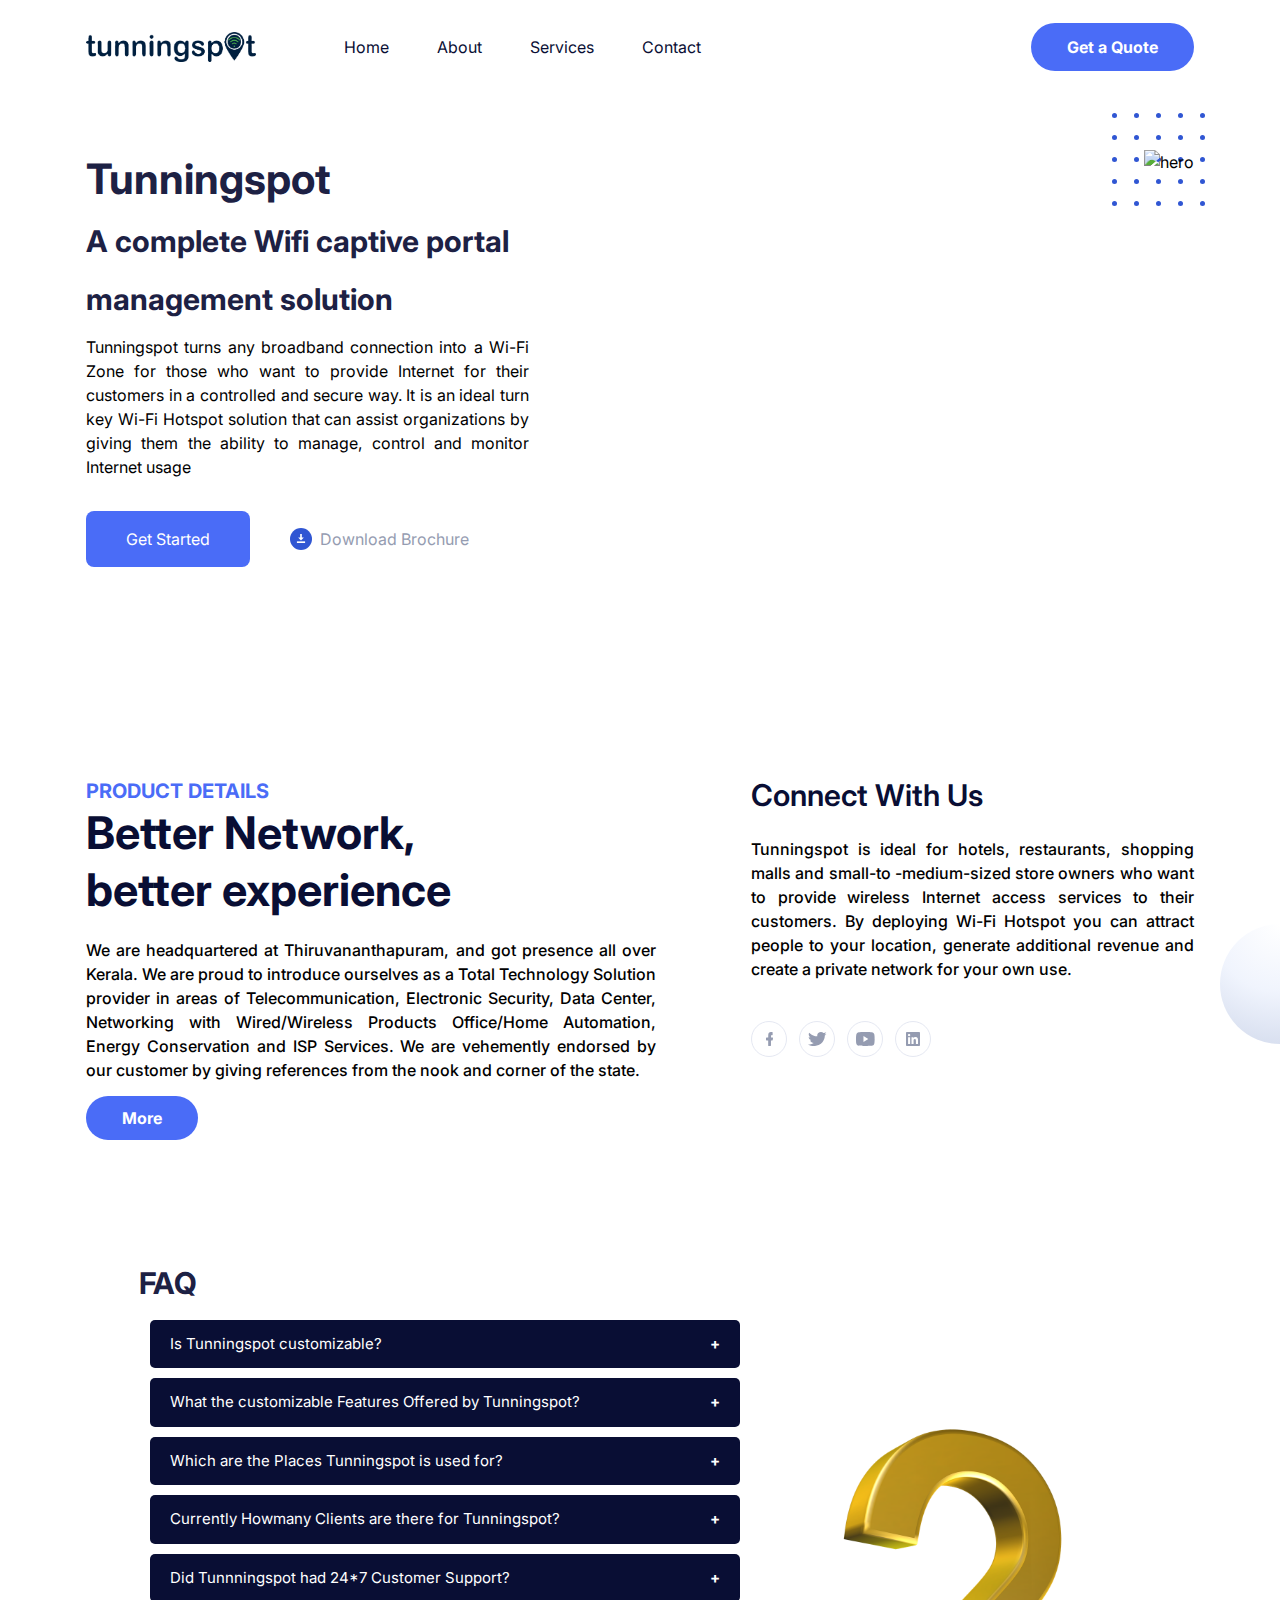
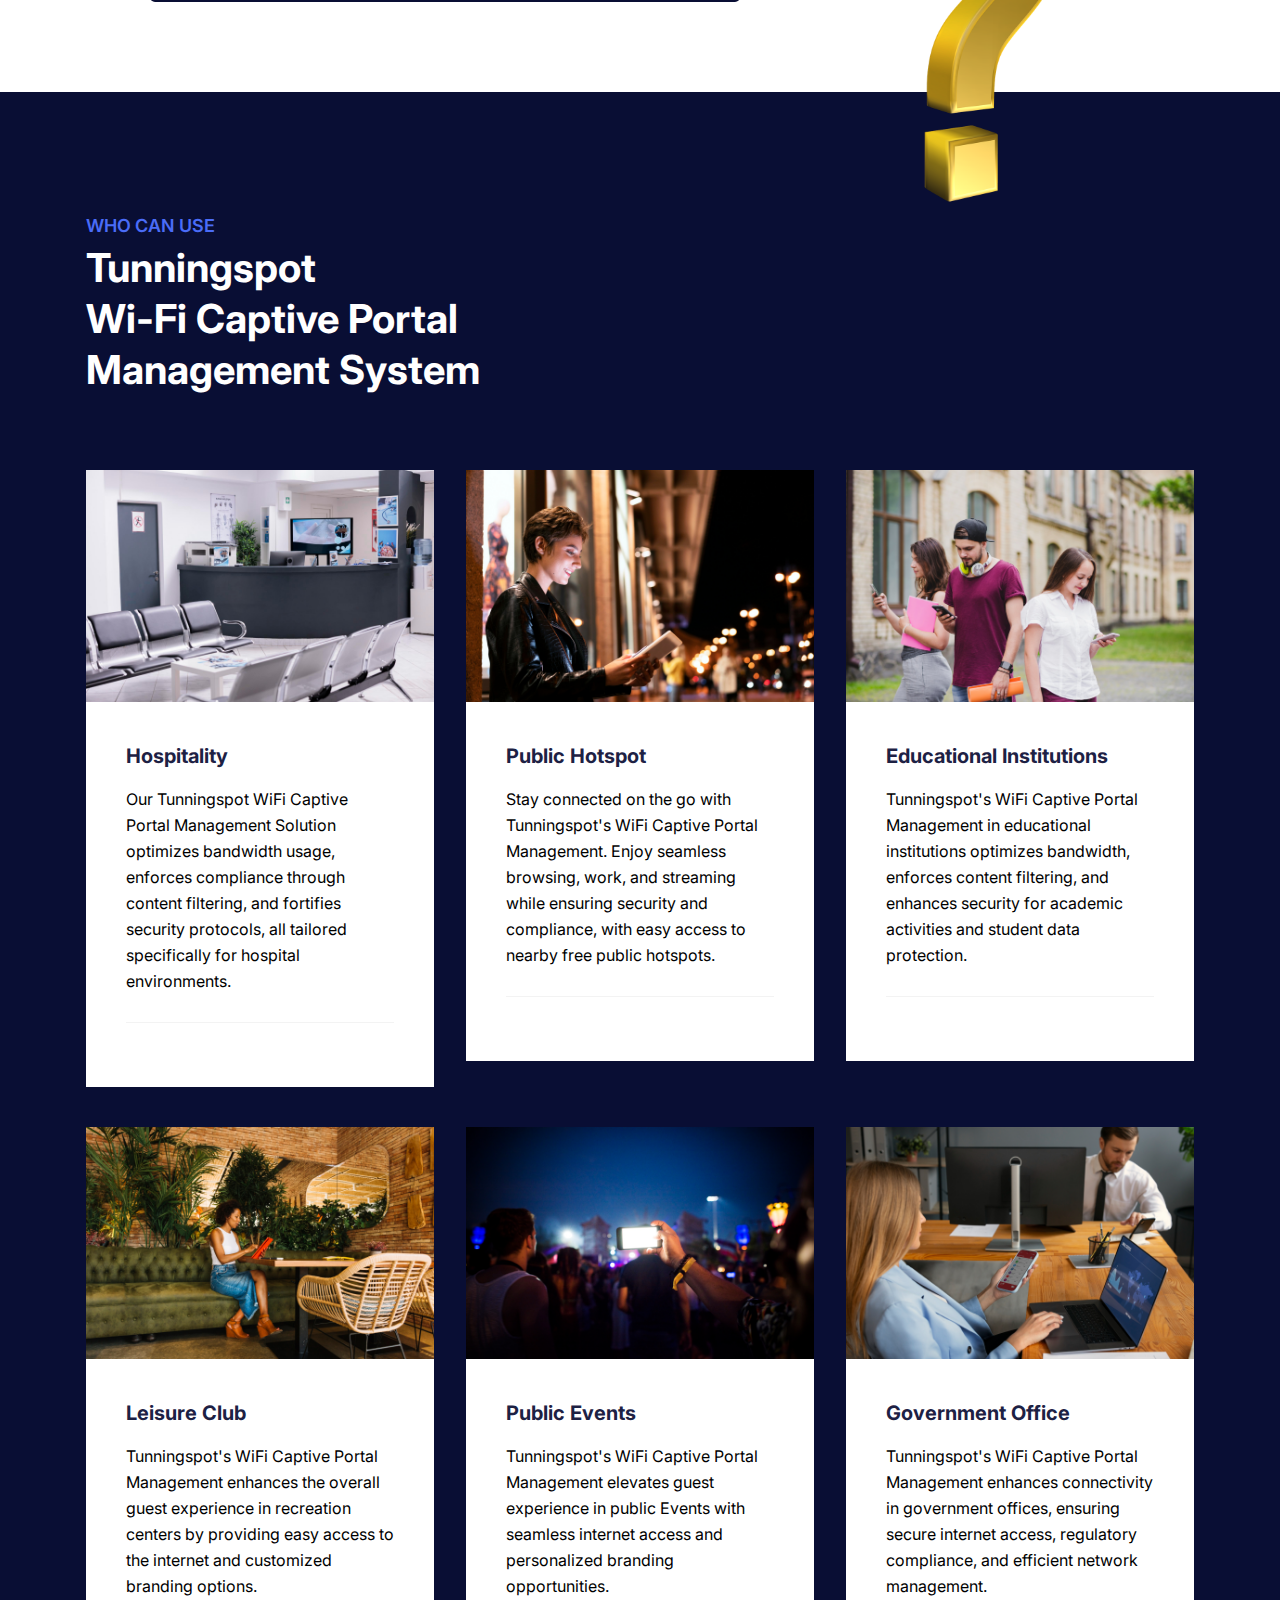
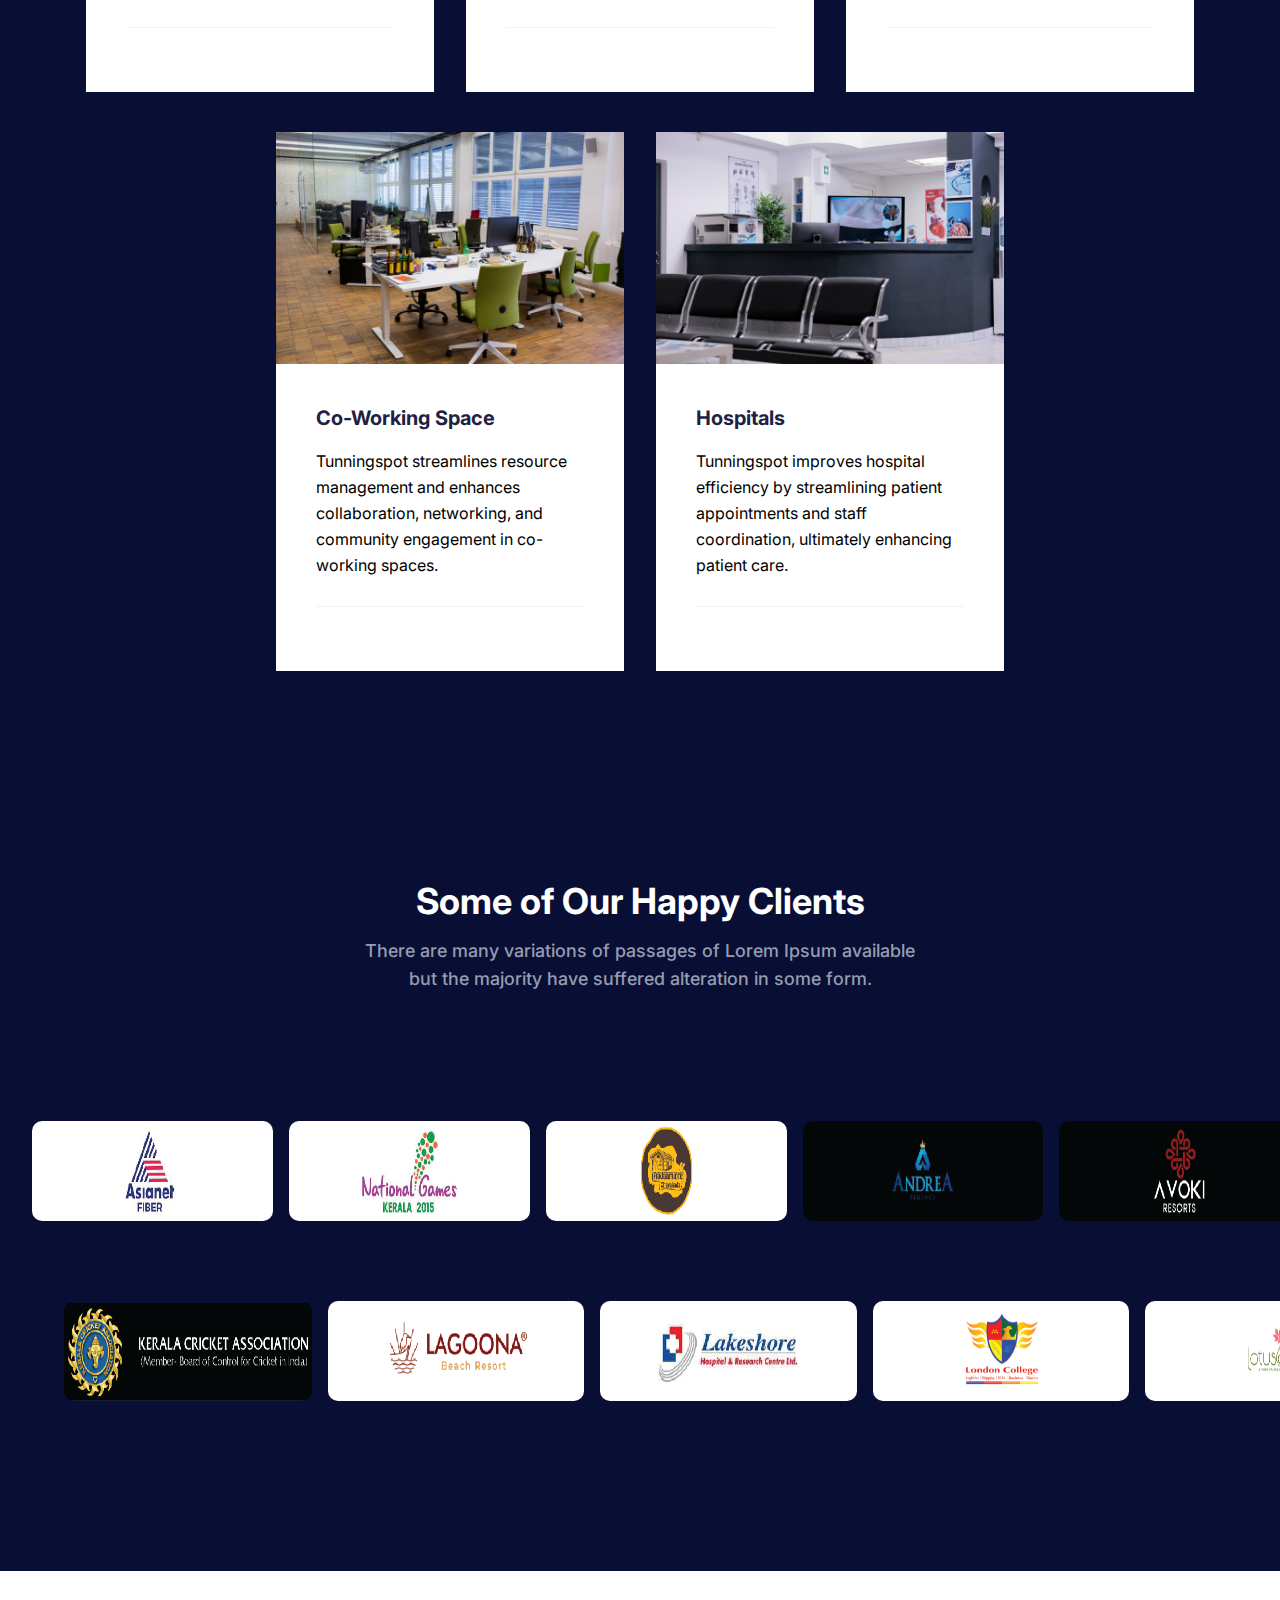
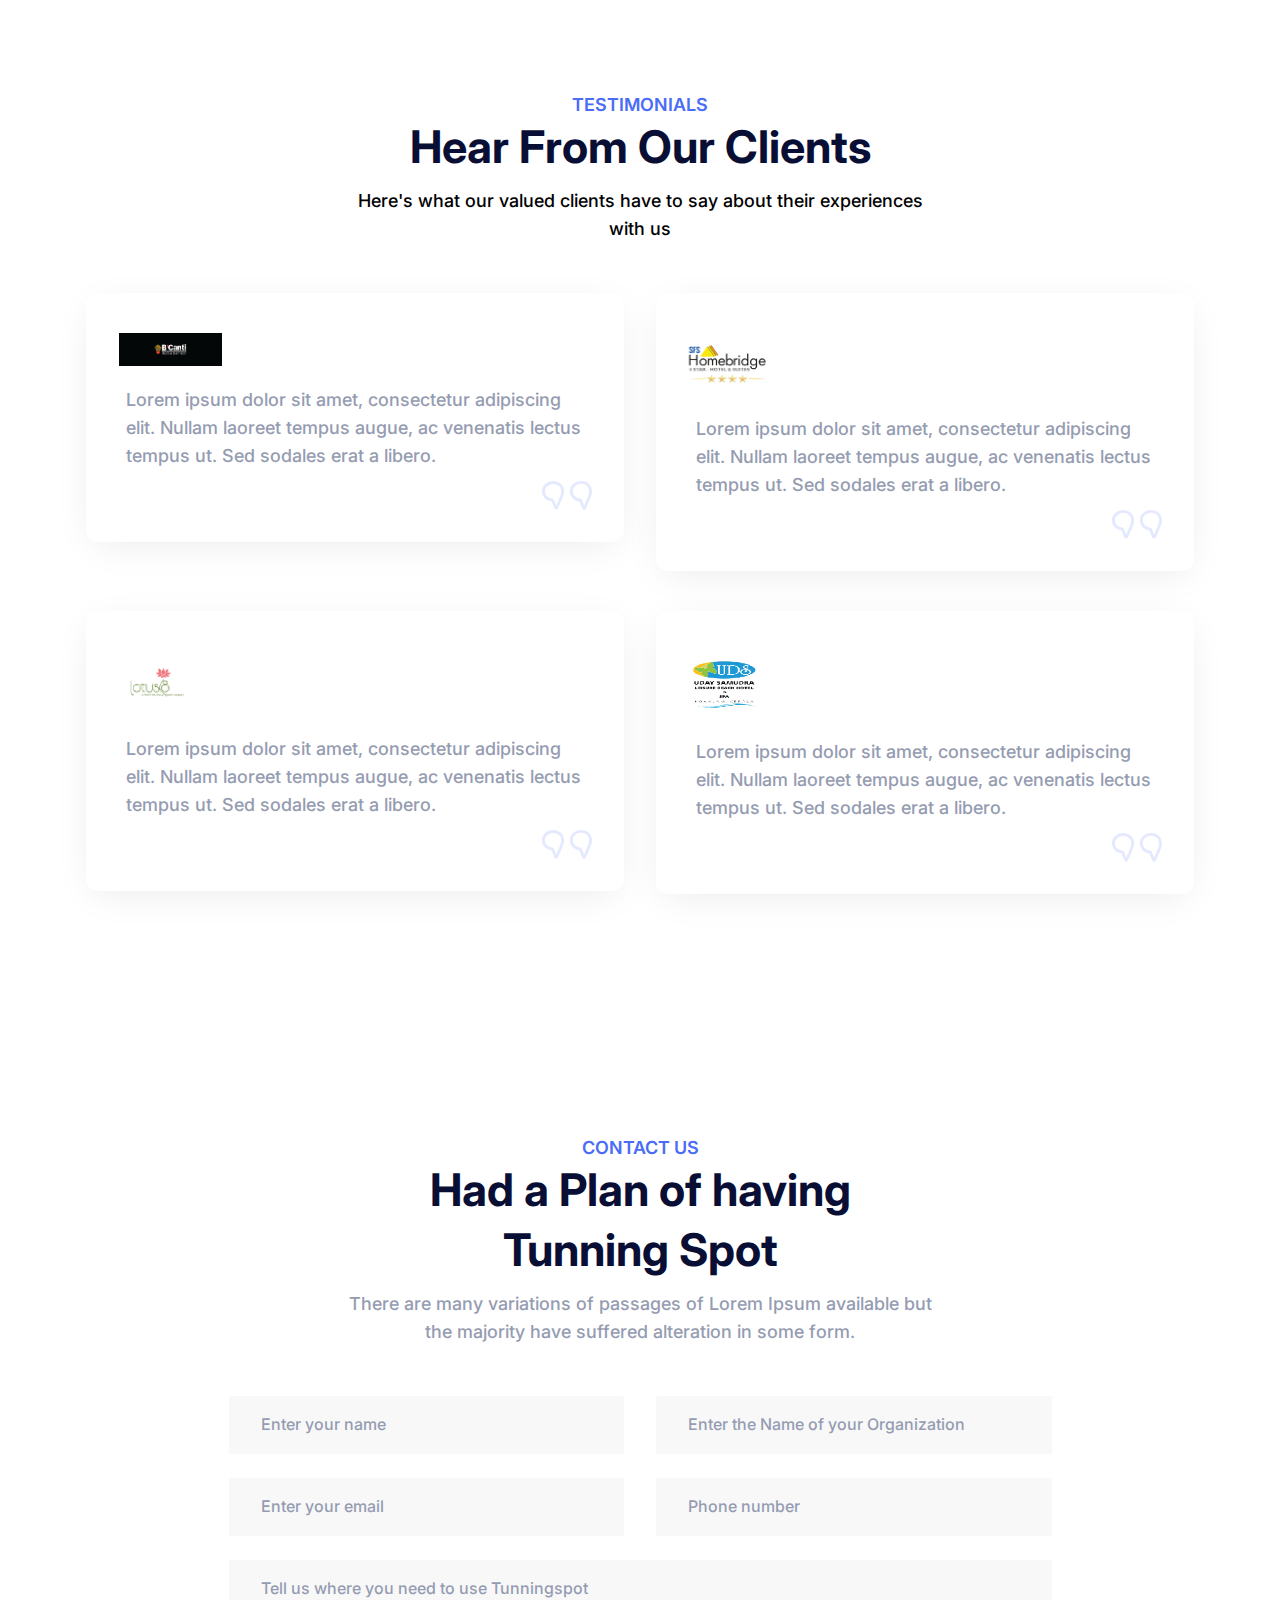
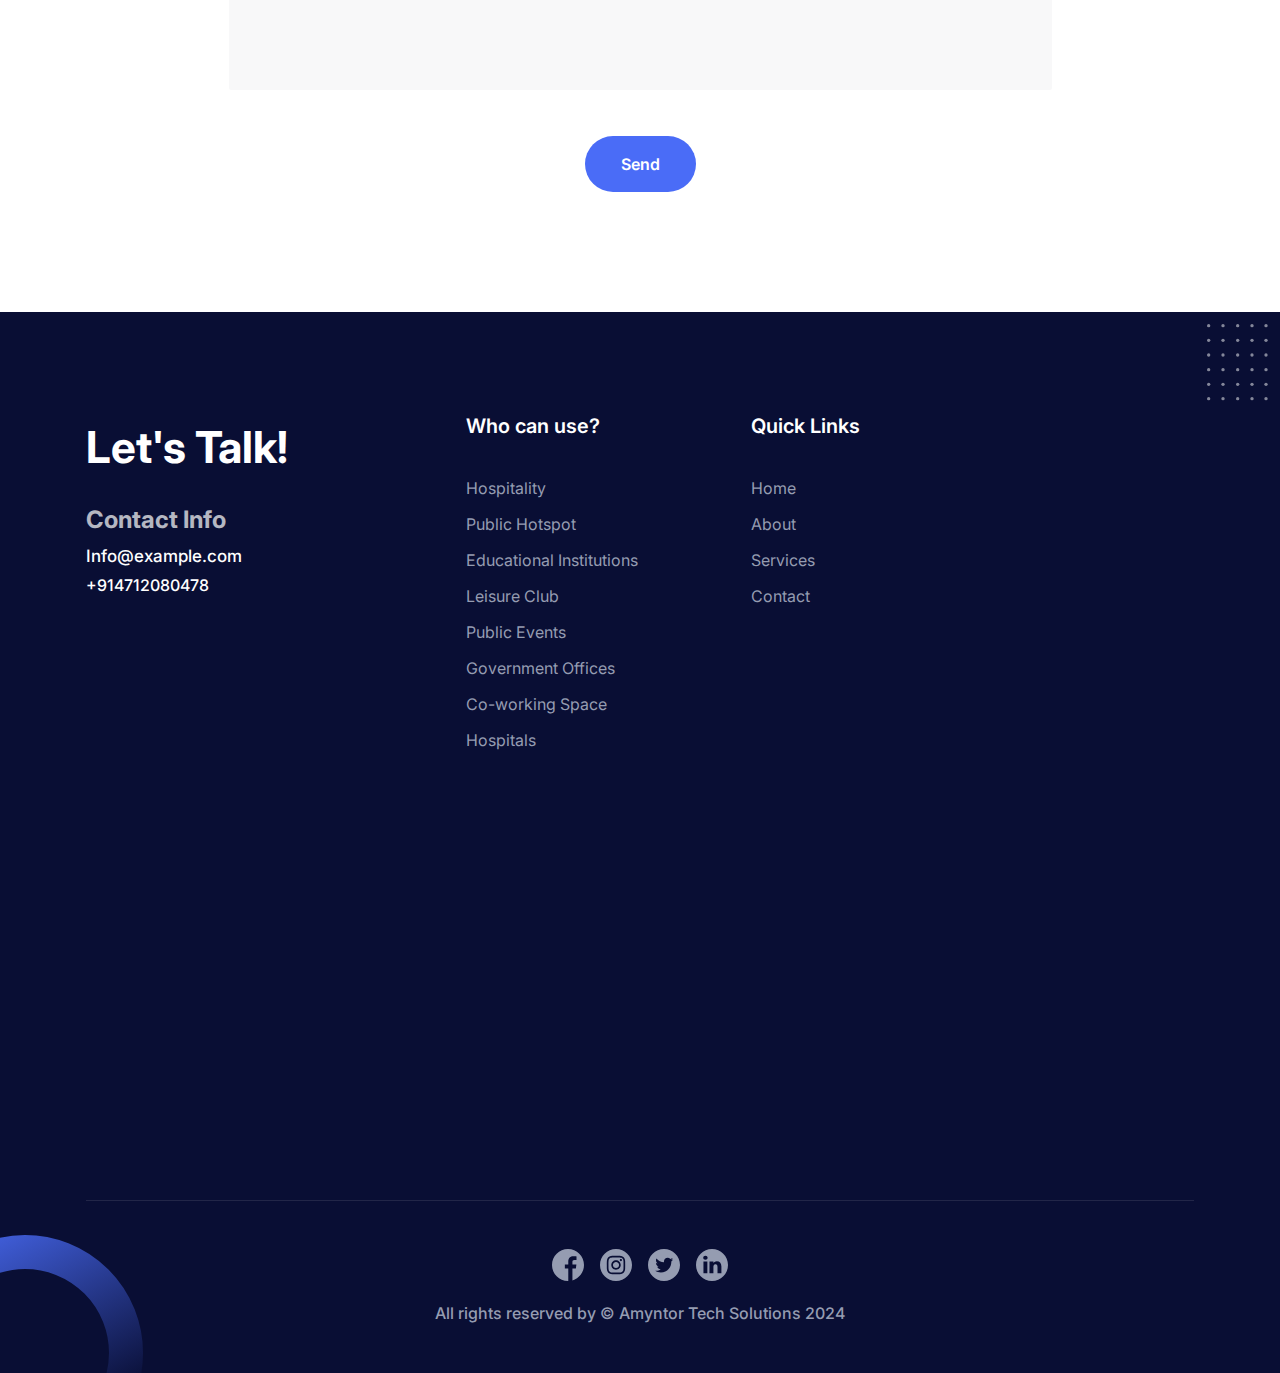
==== index.html @ df8a1205 "Rename index .html to index.html" ====
<!DOCTYPE html>
<html lang="en">
<meta http-equiv="content-type" content="text/html;charset=utf-8" />
<head>
<meta charset="UTF-8" />
<meta http-equiv="X-UA-Compatible" content="IE=edge" />
<meta name="viewport" content="width=device-width, initial-scale=1.0" />
<title>Tunningspot</title>
<link rel="icon" href="images/tsploc.png">
<link href="style.css" rel="stylesheet">
</head>
<body>

<header class="header ie d f g y _b lb fd ei">
<div class="a">
<div class="lb ca fd id e">
<div class="ze ac jc">
<a href="index.html" class="header-logo _b jb _e yl">
<img src="images/Tunningspot.png" style="height: 30px;" alt="logo" class="_b" />
</a>
</div>
<div class="lb ze id fd _b">
<div>
<button id="navbarToggler" name="navbarToggler" aria-label="navbarToggler" class="jb d h i/2 yc hl dj ci af bf ld">
<span class="e bc ob da jb je"></span>
<span class="e bc ob da jb je"></span>
<span class="e bc ob da jb je"></span>
</button>
<nav id="navbarCollapse" class="d cf zl _l in ke wl wh ld kc _b sl il h j nb el wk um">
<ul class="sn fl">
<li class="e fj">
<a href="#home" class="menu-scroll sg lh hj df am gl bm lb ea zk"> Home </a>
</li>
<li class="e fj">
<a href="#about" class="menu-scroll sg lh hj df am gl bm lb ea zk _k _m">
About
</a>
</li>
<li class="e fj">
<a href="#services" class="menu-scroll sg lh hj df am gl bm lb ea zk _k _m">
Services
</a>
</li>
<li class="e fj">
<a href="#contact" class="menu-scroll sg lh hj df am gl bm lb ea zk _k _m">
Contact
</a>
</li>
<li class="e fj submenu-item">
<!-- <a href="javascript:void(0)" class="sg lh hj df am gl fm gm lb ea zk _k _m e ii ni mi qi ri si pi wm ji ki/2 oi li">
Pages
</a> -->
<div class="submenu nb e xk cc j yk g md vm we el tm vk ij xm ym ke fi gi">
<a href="portfolio-details.html" class="jb tg lh nd xi ef ze"> Portfolio Details Page </a>
<a href="blog-grids.html" class="jb tg lh nd xi ef ze"> Blog Grids Page </a>
<a href="blog-details.html" class="jb tg lh nd xi ef ze"> Blog Details Page </a>
</div>
</li>
</ul>
</nav>
</div>
<div class="nj gd nb tf hm">
<a href="#contact" class="sg ch mh le od ff gf ok cm jn aj vi ei hi gi">
Get a Quote
</a>
</div>
</div>
</div>
</div>
</header>

<!--Home Starts-->
<div id="home" class="e dg im eg ke">
<div class="a">
<div class="lb dd ga">
<div class="_b ol/12 ze">
<div class="hero-content">
<h1 class="ph ch yg bk pm pn jh va">
Tunningspot<br/>
<span style="font-size: 30px;">A complete Wifi captive portal management solution</span> <br/>
</h1>
<p class="sg na nh oc" style="color:black;text-align:justify;">
  Tunningspot turns any broadband connection into a Wi-Fi Zone for those
 who want to provide Internet for their customers in a controlled and
 secure way. It is an ideal turn key Wi-Fi Hotspot solution that can assist
 organizations by giving them the ability to manage, control and monitor
 Internet usage
</p>
<ul class="lb dd fd">
<li>
<a href="#contact" class="jf kf cm kn mb fd hd qg mh sg le vi fh ld">
Get Started
</a>
</li>
<li>
<a href="Tunningspot_ Brochure RGB-2.pdf" target="_blank" class="jf kf cm kn mb fd hd qg sg fh nh xi">
<span class="cb">
<svg width="22" height="22" viewBox="0 0 22 22" fill="none" xmlns="http://www.w3.org/2000/svg">
<circle cx="11" cy="11" r="11" fill="#3056D3" />
<rect x="6.90906" y="13.3636" width="8.18182" height="1.63636" fill="white" />
<rect x="10.1818" y="6" width="1.63636" height="4.09091" fill="white" />
<path d="M11 12.5454L13.8343 9.47726H8.16576L11 12.5454Z" fill="white" />
</svg>
</span>
Download Brochure
</a>
</li>
</ul>
</div>
</div>
<div class="nb el pl/12 ze"></div>
<div class="_b ql/12 ze">
<div class="mm al">
<div class="e kb z gg jm">
<img src="images/Home_image.jpg" alt="hero" class="jc al" />
<span class="d r s aa">
<svg width="93" height="93" viewBox="0 0 93 93" fill="none" xmlns="http://www.w3.org/2000/svg">
<circle cx="2.5" cy="2.5" r="2.5" fill="#3056D3" />
<circle cx="2.5" cy="24.5" r="2.5" fill="#3056D3" />
<circle cx="2.5" cy="46.5" r="2.5" fill="#3056D3" />
<circle cx="2.5" cy="68.5" r="2.5" fill="#3056D3" />
<circle cx="2.5" cy="90.5" r="2.5" fill="#3056D3" />
<circle cx="24.5" cy="2.5" r="2.5" fill="#3056D3" />
<circle cx="24.5" cy="24.5" r="2.5" fill="#3056D3" />
<circle cx="24.5" cy="46.5" r="2.5" fill="#3056D3" />
<circle cx="24.5" cy="68.5" r="2.5" fill="#3056D3" />
<circle cx="24.5" cy="90.5" r="2.5" fill="#3056D3" />
<circle cx="46.5" cy="2.5" r="2.5" fill="#3056D3" />
<circle cx="46.5" cy="24.5" r="2.5" fill="#3056D3" />
<circle cx="46.5" cy="46.5" r="2.5" fill="#3056D3" />
<circle cx="46.5" cy="68.5" r="2.5" fill="#3056D3" />
<circle cx="46.5" cy="90.5" r="2.5" fill="#3056D3" />
<circle cx="68.5" cy="2.5" r="2.5" fill="#3056D3" />
<circle cx="68.5" cy="24.5" r="2.5" fill="#3056D3" />
<circle cx="68.5" cy="46.5" r="2.5" fill="#3056D3" />
<circle cx="68.5" cy="68.5" r="2.5" fill="#3056D3" />
<circle cx="68.5" cy="90.5" r="2.5" fill="#3056D3" />
<circle cx="90.5" cy="2.5" r="2.5" fill="#3056D3" />
<circle cx="90.5" cy="24.5" r="2.5" fill="#3056D3" />
<circle cx="90.5" cy="46.5" r="2.5" fill="#3056D3" />
<circle cx="90.5" cy="68.5" r="2.5" fill="#3056D3" />
<circle cx="90.5" cy="90.5" r="2.5" fill="#3056D3" />
</svg>
</span>
</div>
</div>
</div>
</div>
</div>
</div>
<!--Home Ends-->


<!--About Starts-->
<section id="about" class="hg vf e z">
<div class="a">
<div class="lb dd ca">
<div class="_b pl/2 bn/12 ze na bl">
<span class="ch oh _g pk va"> PRODUCT DETAILS </span>
<h2 class="pc ch lh ug yj qk hh ek uk pa">
Better Network, better experience
</h2>
<p class="nc dh sg nh" style="color:black;text-align:justify;">
  We are headquartered at Thiruvananthapuram, and got presence all over Kerala.
  We are proud to introduce ourselves as a Total Technology Solution provider in areas of
  Telecommunication, Electronic Security, Data Center, Networking with Wired/Wireless Products
  Office/Home Automation, Energy Conservation and ISP Services. We are vehemently
  endorsed by our customer by giving references from the nook and corner of the state.
</p>
<br>
<a href="#" target="_blank" class="sg ch mh le od ff gf ok cm jn aj vi ei hi gi" style="margin-top: 150px;">
  More 
  </a>

</div>
<div class="_b pl/2 cn/12 ze">
<h3 class="eh lh wg rk eb">Connect With Us</h3>
<p class="dh sg nh ma" style="color:black;text-align:justify;
">
  Tunningspot is ideal for hotels, restaurants, shopping malls and small-to
  -medium-sized store owners who want to provide wireless Internet access
  services to their customers. By deploying Wi-Fi Hotspot you can attract
  people to your location, generate additional revenue and create a
  private network for your own use.
</p>
<div class="lb fd">
<a href="javascript:void(0)" class="dc rb ta od lb fd hd rd _d nh ui ti yi" aria-label="social-link" name="social-link">
<svg width="7" height="14" viewBox="0 0 7 14" class="te">
<path d="M6.50914 5.6H5.42429H5.03684V5.14839V3.74839V3.29677H5.42429H6.23793C6.45103 3.29677 6.62538 3.11613 6.62538 2.84516V0.451613C6.62538 0.203226 6.4704 0 6.23793 0H4.82374C3.29332 0 2.22783 1.26452 2.22783 3.13871V5.10323V5.55484H1.84038H0.523056C0.251842 5.55484 0 5.80323 0 6.16452V7.79032C0 8.10645 0.213097 8.4 0.523056 8.4H1.80164H2.18909V8.85161V13.3903C2.18909 13.7065 2.40218 14 2.71214 14H4.53315C4.64939 14 4.74625 13.9323 4.82374 13.8419C4.90123 13.7516 4.95935 13.5935 4.95935 13.4581V8.87419V8.42258H5.36617H6.23793C6.48977 8.42258 6.6835 8.24194 6.72224 7.97097V7.94839V7.92581L6.99346 6.36774C7.01283 6.20968 6.99345 6.02903 6.87722 5.84839C6.83848 5.73548 6.66412 5.62258 6.50914 5.6Z" />
</svg>
</a>
<a href="javascript:void(0)" class="dc rb ta od lb fd hd rd _d nh ui ti yi" aria-label="social-link" name="social-link">
<svg width="19" height="14" viewBox="0 0 19 14" class="te">
<path d="M16.5892 2.41096L17.7333 1.09589C18.0645 0.739726 18.1548 0.465753 18.1849 0.328767C17.2817 0.821918 16.4387 0.986301 15.8968 0.986301H15.686L15.5656 0.876712C14.843 0.30137 13.9398 0 12.9763 0C10.8688 0 9.2129 1.58904 9.2129 3.42466C9.2129 3.53425 9.2129 3.69863 9.24301 3.80822L9.33333 4.35616L8.70107 4.32877C4.84731 4.21918 1.68602 1.20548 1.17419 0.684932C0.331183 2.05479 0.812903 3.36986 1.32473 4.19178L2.34839 5.72603L0.722581 4.90411C0.752688 6.05479 1.23441 6.9589 2.16774 7.61644L2.98064 8.16438L2.16774 8.46575C2.67957 9.86301 3.82366 10.4384 4.66667 10.6575L5.78064 10.9315L4.72688 11.589C3.04086 12.6849 0.933333 12.6027 0 12.5205C1.89677 13.726 4.15484 14 5.72043 14C6.89462 14 7.76774 13.8904 7.97849 13.8082C16.4086 12 16.8 5.15068 16.8 3.78082V3.58904L16.9806 3.47945C18.0043 2.60274 18.4258 2.13699 18.6667 1.86301C18.5763 1.89041 18.4559 1.94521 18.3355 1.9726L16.5892 2.41096Z" />
</svg>
</a>
<a href="javascript:void(0)" class="dc rb ta od lb fd hd rd _d nh ui ti yi" aria-label="social-link" name="social-link">
<svg width="19" height="14" viewBox="0 0 19 14" class="te">
<path d="M18.2753 2.19355C18.0645 1.32258 17.4323 0.645161 16.6194 0.419355C15.1742 7.69092e-08 9.33333 0 9.33333 0C9.33333 0 3.49247 7.69092e-08 2.04731 0.419355C1.23441 0.645161 0.60215 1.32258 0.391398 2.19355C0 3.77419 0 7 0 7C0 7 0 10.2581 0.391398 11.8065C0.60215 12.6774 1.23441 13.3548 2.04731 13.5806C3.49247 14 9.33333 14 9.33333 14C9.33333 14 15.1742 14 16.6194 13.5806C17.4323 13.3548 18.0645 12.6774 18.2753 11.8065C18.6667 10.2581 18.6667 7 18.6667 7C18.6667 7 18.6667 3.77419 18.2753 2.19355ZM7.46667 10V4L12.314 7L7.46667 10Z" />
</svg>
</a>
<a href="javascript:void(0)" class="dc rb ta od lb fd hd rd _d nh ui ti yi" aria-label="social-link" name="social-link">
<svg width="14" height="14" viewBox="0 0 14 14" class="te">
<path d="M13.0214 0H1.02084C0.453707 0 0 0.451613 0 1.01613V12.9839C0 13.5258 0.453707 14 1.02084 14H12.976C13.5432 14 13.9969 13.5484 13.9969 12.9839V0.993548C14.0422 0.451613 13.5885 0 13.0214 0ZM4.15142 11.9H2.08705V5.23871H4.15142V11.9ZM3.10789 4.3129C2.42733 4.3129 1.90557 3.77097 1.90557 3.11613C1.90557 2.46129 2.45002 1.91935 3.10789 1.91935C3.76577 1.91935 4.31022 2.46129 4.31022 3.11613C4.31022 3.77097 3.81114 4.3129 3.10789 4.3129ZM11.9779 11.9H9.9135V8.67097C9.9135 7.90323 9.89082 6.8871 8.82461 6.8871C7.73571 6.8871 7.57691 7.74516 7.57691 8.60322V11.9H5.51254V5.23871H7.53154V6.16452H7.55423C7.84914 5.62258 8.50701 5.08065 9.52785 5.08065C11.6376 5.08065 12.0232 6.43548 12.0232 8.2871V11.9H11.9779Z" />
</svg>
</a>
</div>
</div>
</div>
</div>
<div class="d q i/2 -translate-y-1/2">
<svg width="60" height="120" viewBox="0 0 60 120" fill="none" xmlns="http://www.w3.org/2000/svg">
<circle cx="60" cy="60" r="60" fill="url(#paint0_radial_18:24)" />
<defs>
<radialGradient id="paint0_radial_18:24" cx="0" cy="0" r="1" gradientUnits="userSpaceOnUse" gradientTransform="translate(60) rotate(90) scale(120)">
<stop stop-color="white" />
<stop offset="0.569" stop-color="#F0F4FD" />
<stop offset="0.993" stop-color="#D9E0F0" />
</radialGradient>
</defs>
</svg>
</div>
</section>
<!--About Ends-->
<style>
  .accordion {
    background-color: rgb(9 14 52);
    color: #fff;
    cursor: pointer;
    padding: 13px 20px;
    width: 50%;
    border: none;
    text-align: left;
    outline: none;
    font-size: 15px;
    transition: 0.4s;
    border-radius: 5px;
    position: relative;
    margin-left: 50px;
    margin-bottom: 10px;
  }

  .panel {
    display: none;
    background-color: white;
    overflow: hidden;
    margin-left: 50px;
    border-radius: 10px;
    border-top-left-radius: 0;
    border-bottom-right-radius: 0;
    max-height: 0;
    transition: max-height 0.4s ease-out;
    margin-top: 20px;
    margin-bottom: 20px;
  }

  .accordion-container {
    display: flex;
    flex-direction: column;
    margin-left: 100px;
  }

  .image-container {
    display: flex;
    justify-content: flex-end; 
    align-items: center;
    margin-right: 100px;
  }

  .image-container img {
    width: 35%;
  }

  /* Responsive styles */
  @media screen and (max-width: 768px) {
    .accordion-container {
      margin-left: 0;
    }
    .image-container {
      margin-right: 0;
      justify-content: center;
      margin-top: 130px;
    }

    .image-container img {
      width: 50%;
    }

    .accordion {
      margin-left: 0;
      width: 100%;
    }
    .panel {
      margin-left: 0;
    }
  }

  @media screen and (max-width: 500px){
    .image-container img {
      width: 85%;
      max-width: fit-content;
    }
  }

  .accordion.active, .accordion:hover {
    background-color: #0a0e6b;
  }

  .accordion.active::after {
    content: "\2212";
  }

  .accordion::after {
    content: '\002B';
    color: #fff;
    font-weight: bold;
    float: right;
    margin-left: 5px;
  }

  .accordion.active::after {
    content: "\2212";
  }

  .accordion:hover::after {
    content: "\2212";
  }

  /* View More Button Styles */
  .viewmore-btn {
    background-color: #030303;
    border: none;
    border-radius: 5px;
    color: #fff;
    padding: 12px 25px;
    margin-top: 9px;
  }

  .viewmore-btn:hover {
    color: #fff;
  }
</style>

<!-- ABOUT-9 -->
<section id="services" class="bg-color-02 about-section">
  <div class="bg-color-02 bg-inner division" style="padding-top: 80px; padding-bottom: 80px; background-color: #fff;">
    <div class="container">
      <h1 class="ph ch yg bk pm pn jh va">
        
        <span style="font-size: 30px;margin-left:139px;">FAQ</span> <br/>
        </h1>
      <div class="row d-flex align-items-center">
        <div class="col-md-6 col-lg-6">
          
          <!-- Accordion Questions -->
          <div class="accordion-container">
            <button class="accordion">Is Tunningspot customizable?</button>
            <div class="panel">
              <p class="txt-color-05">TunningSpot is Customizeable Based on the Client's Requirements </p>
            </div>

            <button class="accordion">What the customizable Features Offered by Tunningspot?</button>
            <div class="panel">
              <p class="txt-color-05">
                <ul>
                  <li>Category Based Content filtering</li>
                  <li>PMS Intergration using API</li>
                  <li>One-time Smart Login</li>
                  <li>Display Ads and Login Page</li>
                </ul>
              </p>
            </div>

            <button class="accordion">Which are the Places Tunningspot is used for?</button>
            <div class="panel">
              <p class="txt-color-05">Tunnningspot is mainly Used in
                <ul>
                  <li>Hospitality</li>
                  <li>Public Hotspot</li>
                  <li>Educational institutions</li>
                  <li>Leisure Clubs</li>
                  <li>Public Events</li>
                  <li>Government Offices</li>
                  <li>Co-working Spaces</li>
                  <li>Hospitals</li>
                </ul>
              </p>
            </div>

            <button class="accordion">Currently Howmany Clients are there for Tunningspot?</button>
            <div class="panel">
              <p class="txt-color-05">Currently TunningSpot have Approx of more than 45 Happy Clients</p>
            </div>

            <button class="accordion">Did Tunnningspot had 24*7 Customer Support?</button>
            <div class="panel">
              <p class="txt-color-05">We Provide 24*7 Customer Support and finds a solution for the problems which our clients are facing. </p>
            </div>

          </div>
        </div>

        <div class="col-md-6 col-lg-6">
          <!-- Image -->
          <div class="image-container">
            <img src="images/question.png" style="border-radius: 20px; position: absolute;">
          </div>
        </div>
      </div>
    </div>
  </div>
</section><!-- END ABOUT-9 -->

<script>
  var acc = document.getElementsByClassName("accordion");
  var i;

  for (i = 0; i < acc.length; i++) {
    acc[i].addEventListener("click", function () {
      this.classList.toggle("active");
      var panel = this.nextElementSibling;
      if (panel.style.display === "block") {
        panel.style.display = "none";
        panel.style.maxHeight = null;
      } else {
        panel.style.display = "block";
        panel.style.maxHeight = panel.scrollHeight + "px";
      }
    });
  }
</script>







<!--Services Starts-->
<section id="services" class="me ig km yf lm">
<div class="a">
<div class="lb dd ed ga ma cl">
<div class="_b jl/12 ze">
<div class="qc pa">
<span class="eh _g oh ua jb"> WHO CAN USE </span>
<h2 class="ch ug yj sk mh">Tunningspot </h2>
<h2 class="ch ug yj sk mh" style="margin-top:11px;">Wi-Fi Captive Portal </h2>
<h2 class="ch ug yj sk mh" style="margin-top:11px;">Management System</h2>
</div>
</div>
<div class="_b kl/12 ze">
<div class="lb vl pa">
<!-- <a href="javascript:void(0)" class="_g dh mh qh xi"> EXPLORE SERVICES </a> -->
</div>
</div>
</div>

<div class="lb dd hd ga">
  <div class="_b ik/2 pl/3 ze">
  <div class="ke ma">
  <a href="javascript:void(0)" class="jb _b">
  <img src="images/hospitality.jpg" alt="image" class="_b" />
  </a>
  <div class="xe qj nk dm hn 2xl:ud-p-11">
  <h3>
  <a href="javascript:void(0)" class="ch ph _g ck xi jb bb"> Hospitality </a>
  </h3>
  <p class="sg nh ih jg eb sd ae" style="color:black;text-align:left;">
    Our Tunningspot WiFi Captive Portal Management Solution optimizes bandwidth usage, enforces compliance through content filtering, and fortifies security protocols, all tailored specifically for hospital environments.
  </p>
  </div>
  </div>
  </div>
  <div class="_b ik/2 pl/3 ze">
  <div class="ke ma">
  <a href="javascript:void(0)" class="jb _b">
  <img src="images/public hotspot.jpg" alt="image" class="_b" />
  </a>
  <div class="xe qj nk dm hn 2xl:ud-p-11">
  <h3>
  <a href="javascript:void(0)" class="ch ph _g ck xi jb bb"> Public Hotspot </a>
  </h3>
  <p class="sg nh ih jg eb sd ae" style="color:black;text-align:left;">
    Stay connected on the go with Tunningspot's WiFi Captive Portal Management. Enjoy seamless browsing, work, and streaming while ensuring security and compliance, with easy access to nearby free public hotspots.
  </p>
  </div>
  </div>
  </div>


  <div class="_b ik/2 pl/3 ze">
    <div class="ke ma">
    <a href="javascript:void(0)" class="jb _b">
    <img src="images/education instituons.jpg" alt="image" class="_b" />
    </a>
    <div class="xe qj nk dm hn 2xl:ud-p-11">
    <h3>
    <a href="javascript:void(0)" class="ch ph _g ck xi jb bb"> Educational Institutions </a>
    </h3>
    <p class="sg nh ih jg eb sd ae" style="color:black;text-align:left;">
      Tunningspot's WiFi Captive Portal Management in educational institutions optimizes bandwidth, enforces content filtering, and enhances security for academic activities and student data protection.
      </p>
    </div>
    </div>
    </div>

  <!-- <div class="lb dd hd ga"> -->
    <div class="_b ik/2 pl/3 ze">
    <div class="ke ma">
    <a href="javascript:void(0)" class="jb _b">
    <img src="images/Leisure Club.jpg" alt="image" class="_b" />
    </a>
    <div class="xe qj nk dm hn 2xl:ud-p-11">
    <h3>
    <a href="javascript:void(0)" class="ch ph _g ck xi jb bb"> Leisure Club </a>
    </h3>
    <p class="sg nh ih jg eb sd ae" style="color:black;text-align:left;">
      Tunningspot's WiFi Captive Portal Management enhances the overall guest experience in recreation centers by providing easy access to the internet and customized branding options.
    </div>
    </div>
    </div>


    <div class="_b ik/2 pl/3 ze">
    <div class="ke ma">
    <a href="javascript:void(0)" class="jb _b">
    <img src="images/public event.jpg" alt="image" class="_b" />
    </a>
    <div class="xe qj nk dm hn 2xl:ud-p-11">
    <h3>
    <a href="javascript:void(0)" class="ch ph _g ck xi jb bb"> Public Events </a>
    </h3>
    <p class="sg nh ih jg eb sd ae" style="color:black;text-align:left;">
      Tunningspot's WiFi Captive Portal Management elevates guest experience in public Events with seamless internet access and personalized branding opportunities.
    </p>
    </div>
    </div>
    </div>


    <div class="_b ik/2 pl/3 ze">
    <div class="ke ma">
    <a href="javascript:void(0)" class="jb _b">
    <img src="images/Govern Offices.jpg" alt="image" class="_b" />
    </a>
    <div class="xe qj nk dm hn 2xl:ud-p-11">
    <h3>
    <a href="javascript:void(0)" class="ch ph _g ck xi jb bb"> Government Office</a>
    </h3>
    <p class="sg nh ih jg eb sd ae" style="color:black;text-align:left;">
      Tunningspot's WiFi Captive Portal Management enhances connectivity in government offices, ensuring secure internet access, regulatory compliance, and efficient network management.
    </p>
    </div>
    </div>
    </div>


    <div class="_b ik/2 pl/3 ze">
      <div class="ke ma">
      <a href="javascript:void(0)" class="jb _b">
      <img src="images/Co-working.jpg" alt="image" class="_b" />
      </a>
      <div class="xe qj nk dm hn 2xl:ud-p-11">
      <h3>
      <a href="javascript:void(0)" class="ch ph _g ck xi jb bb"> Co-Working Space</a>
      </h3>
      <p class="sg nh ih jg eb sd ae" style="color:black;text-align:left;">
        Tunningspot streamlines resource management and enhances collaboration, networking, and community engagement in co-working spaces.
      </p>
      </div>
      </div>
      </div>


      <div class="_b ik/2 pl/3 ze">
        <div class="ke ma">
        <a href="javascript:void(0)" class="jb _b">
        <img src="images/Hospital.jpg" alt="image" class="_b" />
        </a>
        <div class="xe qj nk dm hn 2xl:ud-p-11">
        <h3>
        <a href="javascript:void(0)" class="ch ph _g ck xi jb bb"> Hospitals</a>
        </h3>
        <p class="sg nh ih jg eb sd ae" style="color:black;text-align:left;">
          Tunningspot improves hospital efficiency by streamlining patient appointments and staff coordination, ultimately enhancing patient care.
        </p>
        </div>
        </div>
        </div>

        
    </div>
</div>
</section>
<!--Services ends-->


<!--our Clients-->
<style>
  .slider-1 img {
    height: 100px;
    width: 100%;
    animation: scrollLeft 50s linear infinite;
    border-radius: 10px;
  }

  .slider-2 img {
    height: 100px;
    width: 100%;
    animation: scrollRight 50s linear infinite;
    border-radius: 10px;
  }

  .slide-track {
    width: 400%;
    display: flex;
    gap: 1em;
  }

  .slider-1,
  .slider-2 {
    background-color: transparent;
    padding: 5em 2em;
    
  }

  @keyframes scrollLeft {
    0% {transform: translateX(0);}
    100% {transform: translateX(-1000%);}
  }

  @keyframes scrollRight {
    0% {transform: translateX(-1000%);}
    100% {transform: translateX(0);}
  }

  @media screen and (max-width: 768px){
    .slide-track {
    width: 500%;
    display: flex;
    gap: 1em;
  }
  }

  @media screen and (max-width: 500px){
    .slide-track {
    width: 900%;
    display: flex;
    gap: 1em;
  }
  }

  @media screen and (max-width: 330px){
    

    .slide-track {
    overflow: hidden;
    width: 1200%;
    display: flex;
    gap: 1em;
  }
  }

</style>


<section id="clients" class="ig lg me e">
<div class="a">
  <div class="lb dd ca">
    <div class="_b ze">
      <div class="nc fa ab qg">
        <h2 class="ch ug tk mh bb">Some of Our Happy Clients</h2>
        <p class="dh _g nh">There are many variations of passages of Lorem Ipsum available but the majority have suffered alteration in some form.</p>
      </div>
    </div>
  </div>
</div>
<div class="cli-logo" style="overflow: hidden;">
<div class="slider-1" >
  <div class="slide-track">
    <div class="slide">
      <img src="clientLogos/clientLogos/Asianet.png" alt="">
    </div>
    <div class="slide">
      <img src="clientLogos/clientLogos/35th National Games.png" alt="">
    </div>
    <div class="slide">
      <img src="clientLogos/clientLogos/Adaminte chayakada.png" alt="">
    </div>
    <div class="slide">
      <img src="clientLogos/clientLogos/Andrea Regency.png" alt="">
    </div>
    <div class="slide">
      <img src="clientLogos/clientLogos/Avoki Hotels & Resorts.png" alt="">
    </div>
    <div class="slide">
      <img src="clientLogos/clientLogos/Bcanti beach resort.png" alt="">
    </div>
    <div class="slide">
      <img src="clientLogos/clientLogos/Biverah Hotel & Suites.png" alt="">
    </div>
    <div class="slide">
      <img src="clientLogos/clientLogos/College of Architecture Trivandrum.png" alt="">
    </div>
    <div class="slide">
      <img src="clientLogos/clientLogos/Country Spa Wellness Beach Resort.png" alt="">
    </div>
    <div class="slide">
      <img src="clientLogos/clientLogos/Flamingo Inn Hotel.png" alt="">
    </div>
    <div class="slide">
      <img src="clientLogos/clientLogos/Fortune IAS Academy.png" alt="">
    </div>
    <div class="slide">
      <img src="clientLogos/clientLogos/Fragrant Nature.png" alt="">
    </div>
    <div class="slide">
      <img src="clientLogos/clientLogos/Gold’s Gym.png" alt="">
    </div>
    <div class="slide">
      <img src="clientLogos/clientLogos/Hotel Highland.png" alt="">
    </div>
    <div class="slide">
      <img src="clientLogos/clientLogos/Hotel Town Tower.png" alt="">
    </div>
    <div class="slide">
      <img src="clientLogos/clientLogos/Ilearn IAS.png" alt="">
    </div>
    <div class="slide">
      <img src="clientLogos/clientLogos/Immanuel Arasar JJ College of Engineering.png" alt="">
    </div>
    <div class="slide">
      <img src="clientLogos/clientLogos/Indimasi – The Healing Village.png" alt="">
    </div>
    <div class="slide">
      <img src="clientLogos/clientLogos/Jajis Innovation.png" alt="">
    </div>
    
    
</div>



<div class="slider-2">
  <div class="slide-track">
    <div class="slide">
      <img src="clientLogos/clientLogos/KeralaCricket Assosiation.png" alt="">
    </div>
    <div class="slide">
      <img src="clientLogos/clientLogos/Lagoona Beach Resort.png" alt="">
    </div>
    <div class="slide">
      <img src="clientLogos/clientLogos/Lakeshore Hospital.png" alt="">
    </div>
    <div class="slide">
      <img src="clientLogos/clientLogos/London College of Business and Finance.png" alt="">
    </div>
    <div class="slide">
      <img src="clientLogos/clientLogos/Lotus 8 Hotels.png" alt="">
    </div>
    <div class="slide">
      <img src="clientLogos/clientLogos/Loyola College of Social Sciences.png" alt="">
    </div>
    <div class="slide">
      <img src="clientLogos/clientLogos/Meitra Hospital.png" alt="">
    </div>
    <div class="slide">
      <img src="clientLogos/clientLogos/Neyyar Residency.png" alt="">
    </div>
    <div class="slide">
      <img src="clientLogos/clientLogos/PMS Dental College.png" alt="">
    </div>
    <div class="slide">
      <img src="clientLogos/clientLogos/Sacred Heart International School.png" alt="">
    </div>
    <div class="slide">
      <img src="clientLogos/clientLogos/SFS Homebridge.png" alt="">
    </div>
    <div class="slide">
      <img src="clientLogos/clientLogos/Supreme Bakers.png" alt="">
    </div>
    <div class="slide">
      <img src="clientLogos/clientLogos/The School of Good Shepherd.png" alt="">
    </div>
    <div class="slide">
      <img src="clientLogos/clientLogos/Thenmala Eco Resort.png" alt="">
    </div>
    <div class="slide">
      <img src="clientLogos/clientLogos/Trivandrum Club.png" alt="">
    </div>
    <div class="slide">
      <img src="clientLogos/clientLogos/Udaya Samudra Leisure Beach Hotel & Spa.png" alt="">
    </div>
    <div class="slide">
      <img src="clientLogos/clientLogos/Hotel Town Tower.png" alt="">
    </div>
</div>
</div>
</section>


<!--Testimonial Starts-->
<section id="testimonial" class="dg bg">
<div class="a">
<div class="lb dd ca">
<div class="_b ze">
<div class="rc fa qg fb">
<span class="eh _g oh jb ua"> TESTIMONIALS </span>
<h2 class="ch lh ug yj qk pa">Hear From Our Clients</h2>
<p class="dh _g nh" style="color:black;">Here's what our valued clients have to say about their experiences with us</p>
</div>
</div>
</div>
<div class="lb dd ga">
<div class="_b pl/2 ze">
<div class="ke pd e jd pf vj ye ai ma">
<div class="pa">
 <!-- <img src="images/lineicon.svg" alt="lineicons" class="xb" />  -->
 <img src="images/Bcanti beach resort.png" alt="lineicons" class="xb" style="height:33px;width: 103px;margin-left: -7px" /> 
</div>
<p class="dh _g nh na">
Lorem ipsum dolor sit amet, consectetur adipiscing elit. Nullam laoreet tempus augue, ac venenatis lectus tempus ut. Sed sodales erat a libero.
</p>
<div class="d n o">
<svg width="51" height="29" viewBox="0 0 51 29" fill="none" xmlns="http://www.w3.org/2000/svg">
<g opacity="0.15">
<path d="M12.4311 0.00142075C7.14984 -0.0798293 2.35609 3.33267 1.21859 7.96392C0.568593 10.8077 1.13734 13.6514 2.84359 15.9264C4.63109 18.3639 7.39359 19.9077 10.4811 20.3139L13.3248 27.3014C13.6498 28.0327 14.3811 28.5202 15.1936 28.5202C16.0061 28.5202 16.7373 28.0327 17.0623 27.3014C17.5498 26.0827 18.1186 24.7827 18.6873 23.5639C20.0686 20.4764 21.4498 17.3077 22.5061 14.0577C23.6436 10.6452 23.1561 6.98892 21.2061 4.22642C19.2561 1.54517 16.1686 0.0826707 12.4311 0.00142075ZM19.8248 13.2452C18.7686 16.3327 17.3873 19.5014 16.0873 22.5077C15.8436 23.1577 15.5186 23.7264 15.2748 24.3764L12.5123 17.7139L11.6186 17.6327C9.01859 17.4702 6.58109 16.1702 5.19984 14.3014C3.98109 12.6764 3.57484 10.6452 4.06234 8.69517C4.87484 5.36392 8.36859 2.92642 12.3498 2.92642H12.4311C15.1936 2.92642 17.4686 4.06392 18.9311 6.01392C20.3123 7.96392 20.6373 10.7264 19.8248 13.2452Z" fill="#4A6CF7" />
<path d="M49.0747 4.30772C47.1247 1.54522 44.0372 0.00146484 40.2997 0.00146484C40.2185 0.00146484 40.2185 0.00146484 40.1372 0.00146484C34.9372 0.00146484 30.2247 3.41397 29.0872 7.96397C28.4372 10.8077 29.006 13.6515 30.7122 16.0077C32.4997 18.4452 35.2622 19.989 38.3497 20.3952L41.1935 27.3827C41.5185 28.114 42.2497 28.6015 43.0622 28.6015C43.8747 28.6015 44.606 28.114 44.931 27.3827C45.4185 26.164 45.9872 24.864 46.556 23.6452C47.9372 20.5577 49.3185 17.389 50.3747 14.139C51.5122 10.8077 51.0247 7.07022 49.0747 4.30772ZM47.6935 13.2452C46.6372 16.3327 45.256 19.5015 43.956 22.5077C43.7122 23.1577 43.3872 23.7265 43.1435 24.3765L40.381 17.714L39.4872 17.6327C36.8872 17.4702 34.4497 16.1702 33.0685 14.3015C31.8497 12.6765 31.4435 10.6452 31.931 8.61397C32.7435 5.28272 36.2372 2.84521 40.2185 2.84521H40.2997C43.0622 2.84521 45.3372 3.98272 46.7997 5.93272C48.181 7.96397 48.506 10.7265 47.6935 13.2452Z" fill="#4A6CF7" />
</g>
</svg>
</div>
</div>
</div>
<div class="_b pl/2 ze">
<div class="ke pd e jd pf vj ye ai ma">
<div class="pa">
<!-- <img src="images/tailgrid.svg" alt="tailgrids" class="zb" /> -->
<img src="images/SFS Homebridge.png" alt="tailgrids" class="zb" style="height:62px;width:264px;margin-left:-95px;" />
</div>
<p class="dh _g nh na">
Lorem ipsum dolor sit amet, consectetur adipiscing elit. Nullam laoreet tempus augue, ac venenatis lectus tempus ut. Sed sodales erat a libero.
</p>
<div class="d n o">
<svg width="51" height="29" viewBox="0 0 51 29" fill="none" xmlns="http://www.w3.org/2000/svg">
<g opacity="0.15">
<path d="M12.4311 0.00142075C7.14984 -0.0798293 2.35609 3.33267 1.21859 7.96392C0.568593 10.8077 1.13734 13.6514 2.84359 15.9264C4.63109 18.3639 7.39359 19.9077 10.4811 20.3139L13.3248 27.3014C13.6498 28.0327 14.3811 28.5202 15.1936 28.5202C16.0061 28.5202 16.7373 28.0327 17.0623 27.3014C17.5498 26.0827 18.1186 24.7827 18.6873 23.5639C20.0686 20.4764 21.4498 17.3077 22.5061 14.0577C23.6436 10.6452 23.1561 6.98892 21.2061 4.22642C19.2561 1.54517 16.1686 0.0826707 12.4311 0.00142075ZM19.8248 13.2452C18.7686 16.3327 17.3873 19.5014 16.0873 22.5077C15.8436 23.1577 15.5186 23.7264 15.2748 24.3764L12.5123 17.7139L11.6186 17.6327C9.01859 17.4702 6.58109 16.1702 5.19984 14.3014C3.98109 12.6764 3.57484 10.6452 4.06234 8.69517C4.87484 5.36392 8.36859 2.92642 12.3498 2.92642H12.4311C15.1936 2.92642 17.4686 4.06392 18.9311 6.01392C20.3123 7.96392 20.6373 10.7264 19.8248 13.2452Z" fill="#4A6CF7" />
<path d="M49.0747 4.30772C47.1247 1.54522 44.0372 0.00146484 40.2997 0.00146484C40.2185 0.00146484 40.2185 0.00146484 40.1372 0.00146484C34.9372 0.00146484 30.2247 3.41397 29.0872 7.96397C28.4372 10.8077 29.006 13.6515 30.7122 16.0077C32.4997 18.4452 35.2622 19.989 38.3497 20.3952L41.1935 27.3827C41.5185 28.114 42.2497 28.6015 43.0622 28.6015C43.8747 28.6015 44.606 28.114 44.931 27.3827C45.4185 26.164 45.9872 24.864 46.556 23.6452C47.9372 20.5577 49.3185 17.389 50.3747 14.139C51.5122 10.8077 51.0247 7.07022 49.0747 4.30772ZM47.6935 13.2452C46.6372 16.3327 45.256 19.5015 43.956 22.5077C43.7122 23.1577 43.3872 23.7265 43.1435 24.3765L40.381 17.714L39.4872 17.6327C36.8872 17.4702 34.4497 16.1702 33.0685 14.3015C31.8497 12.6765 31.4435 10.6452 31.931 8.61397C32.7435 5.28272 36.2372 2.84521 40.2185 2.84521H40.2997C43.0622 2.84521 45.3372 3.98272 46.7997 5.93272C48.181 7.96397 48.506 10.7265 47.6935 13.2452Z" fill="#4A6CF7" />
</g>
</svg>
</div>
</div>
</div>
<div class="_b pl/2 ze">
<div class="ke pd e jd pf vj ye ai ma">
<div class="pa">
<img src="images/Lotus 8 Hotels.png" alt="ayroui" class="zb" style="width: 261px;height: 64px;margin-left:-100px;"/>
</div>
<p class="dh _g nh na">
Lorem ipsum dolor sit amet, consectetur adipiscing elit. Nullam laoreet tempus augue, ac venenatis lectus tempus ut. Sed sodales erat a libero.
</p>
<div class="d n o">
<svg width="51" height="29" viewBox="0 0 51 29" fill="none" xmlns="http://www.w3.org/2000/svg">
<g opacity="0.15">
<path d="M12.4311 0.00142075C7.14984 -0.0798293 2.35609 3.33267 1.21859 7.96392C0.568593 10.8077 1.13734 13.6514 2.84359 15.9264C4.63109 18.3639 7.39359 19.9077 10.4811 20.3139L13.3248 27.3014C13.6498 28.0327 14.3811 28.5202 15.1936 28.5202C16.0061 28.5202 16.7373 28.0327 17.0623 27.3014C17.5498 26.0827 18.1186 24.7827 18.6873 23.5639C20.0686 20.4764 21.4498 17.3077 22.5061 14.0577C23.6436 10.6452 23.1561 6.98892 21.2061 4.22642C19.2561 1.54517 16.1686 0.0826707 12.4311 0.00142075ZM19.8248 13.2452C18.7686 16.3327 17.3873 19.5014 16.0873 22.5077C15.8436 23.1577 15.5186 23.7264 15.2748 24.3764L12.5123 17.7139L11.6186 17.6327C9.01859 17.4702 6.58109 16.1702 5.19984 14.3014C3.98109 12.6764 3.57484 10.6452 4.06234 8.69517C4.87484 5.36392 8.36859 2.92642 12.3498 2.92642H12.4311C15.1936 2.92642 17.4686 4.06392 18.9311 6.01392C20.3123 7.96392 20.6373 10.7264 19.8248 13.2452Z" fill="#4A6CF7" />
<path d="M49.0747 4.30772C47.1247 1.54522 44.0372 0.00146484 40.2997 0.00146484C40.2185 0.00146484 40.2185 0.00146484 40.1372 0.00146484C34.9372 0.00146484 30.2247 3.41397 29.0872 7.96397C28.4372 10.8077 29.006 13.6515 30.7122 16.0077C32.4997 18.4452 35.2622 19.989 38.3497 20.3952L41.1935 27.3827C41.5185 28.114 42.2497 28.6015 43.0622 28.6015C43.8747 28.6015 44.606 28.114 44.931 27.3827C45.4185 26.164 45.9872 24.864 46.556 23.6452C47.9372 20.5577 49.3185 17.389 50.3747 14.139C51.5122 10.8077 51.0247 7.07022 49.0747 4.30772ZM47.6935 13.2452C46.6372 16.3327 45.256 19.5015 43.956 22.5077C43.7122 23.1577 43.3872 23.7265 43.1435 24.3765L40.381 17.714L39.4872 17.6327C36.8872 17.4702 34.4497 16.1702 33.0685 14.3015C31.8497 12.6765 31.4435 10.6452 31.931 8.61397C32.7435 5.28272 36.2372 2.84521 40.2185 2.84521H40.2997C43.0622 2.84521 45.3372 3.98272 46.7997 5.93272C48.181 7.96397 48.506 10.7265 47.6935 13.2452Z" fill="#4A6CF7" />
</g>
</svg>
</div>
</div>
</div>
<div class="_b pl/2 ze">
<div class="ke pd e jd pf vj ye ai ma">
<div class="pa">
<img src="images/Udaya Samudra Leisure Beach Hotel & Spa.png" alt="uideck" class="zb" style="width: 378px;height: 67px;margin-left:-160px;" />
</div>
<p class="dh _g nh na">
Lorem ipsum dolor sit amet, consectetur adipiscing elit. Nullam laoreet tempus augue, ac venenatis lectus tempus ut. Sed sodales erat a libero.
</p>
<div class="d n o">
<svg width="51" height="29" viewBox="0 0 51 29" fill="none" xmlns="http://www.w3.org/2000/svg">
<g opacity="0.15">
<path d="M12.4311 0.00142075C7.14984 -0.0798293 2.35609 3.33267 1.21859 7.96392C0.568593 10.8077 1.13734 13.6514 2.84359 15.9264C4.63109 18.3639 7.39359 19.9077 10.4811 20.3139L13.3248 27.3014C13.6498 28.0327 14.3811 28.5202 15.1936 28.5202C16.0061 28.5202 16.7373 28.0327 17.0623 27.3014C17.5498 26.0827 18.1186 24.7827 18.6873 23.5639C20.0686 20.4764 21.4498 17.3077 22.5061 14.0577C23.6436 10.6452 23.1561 6.98892 21.2061 4.22642C19.2561 1.54517 16.1686 0.0826707 12.4311 0.00142075ZM19.8248 13.2452C18.7686 16.3327 17.3873 19.5014 16.0873 22.5077C15.8436 23.1577 15.5186 23.7264 15.2748 24.3764L12.5123 17.7139L11.6186 17.6327C9.01859 17.4702 6.58109 16.1702 5.19984 14.3014C3.98109 12.6764 3.57484 10.6452 4.06234 8.69517C4.87484 5.36392 8.36859 2.92642 12.3498 2.92642H12.4311C15.1936 2.92642 17.4686 4.06392 18.9311 6.01392C20.3123 7.96392 20.6373 10.7264 19.8248 13.2452Z" fill="#4A6CF7" />
<path d="M49.0747 4.30772C47.1247 1.54522 44.0372 0.00146484 40.2997 0.00146484C40.2185 0.00146484 40.2185 0.00146484 40.1372 0.00146484C34.9372 0.00146484 30.2247 3.41397 29.0872 7.96397C28.4372 10.8077 29.006 13.6515 30.7122 16.0077C32.4997 18.4452 35.2622 19.989 38.3497 20.3952L41.1935 27.3827C41.5185 28.114 42.2497 28.6015 43.0622 28.6015C43.8747 28.6015 44.606 28.114 44.931 27.3827C45.4185 26.164 45.9872 24.864 46.556 23.6452C47.9372 20.5577 49.3185 17.389 50.3747 14.139C51.5122 10.8077 51.0247 7.07022 49.0747 4.30772ZM47.6935 13.2452C46.6372 16.3327 45.256 19.5015 43.956 22.5077C43.7122 23.1577 43.3872 23.7265 43.1435 24.3765L40.381 17.714L39.4872 17.6327C36.8872 17.4702 34.4497 16.1702 33.0685 14.3015C31.8497 12.6765 31.4435 10.6452 31.931 8.61397C32.7435 5.28272 36.2372 2.84521 40.2185 2.84521H40.2997C43.0622 2.84521 45.3372 3.98272 46.7997 5.93272C48.181 7.96397 48.506 10.7265 47.6935 13.2452Z" fill="#4A6CF7" />
</g>
</svg>
</div>
</div>
</div>
</div>
</div>
</section>

<!-- Contact Us-->
<section id="contact" class="qf">
<div class="a">
<div class="lb dd ca">
<div class="_b ze">
<div class="rc fa qg fb">
<span class="eh _g oh jb ua"> CONTACT US </span>
<h2 class="ch lh ug yj qk pa">Had a Plan of having</h2> 
<h2 class="ch lh ug yj qk pa" style="margin-top:3px;"> Tunning Spot</h2>
<p class="dh _g nh">There are many variations of passages of Lorem Ipsum available but the majority have suffered alteration in some form.</p>
</div>
</div>
</div>
<div class="lb hd ga">
<div class="_b rl/12 ze">
<form>
<div class="lb dd ga">
<div class="_b ik/2 ze">
<div class="eb">
<input type="text" placeholder="Enter your name" class="input-field" />
</div>
</div>
<div class="_b ik/2 ze">
<div class="eb">
<input type="text" placeholder="Enter the Name of your Organization" class="input-field" />
</div>
</div>
<div class="_b ik/2 ze">
<div class="eb">
<input type="email" placeholder="Enter your email" class="input-field" />
</div>
</div>
<div class="_b ik/2 ze">
<div class="eb">
<input type="text" placeholder="Phone number" class="input-field" />
</div>
</div>
<div class="_b ze">
<div class="eb">
<textarea rows="4" placeholder="Tell us where you need to use Tunningspot" class="input-field ad"></textarea>
</div>
</div>
<div class="_b ze">
<div class="ng qg">
<button class="mb hd fd jf rf od eh mh le fa ei gi hi aj vi">
Send
</button>
</div>
</div>
</div>
</form>
</div>
</div>
</div>
</section>


<footer class="me xf yf e z">
<div class="a">
<div class="lb dd ga">
<div class="_b ik/2 kl/12 ze">
<div class="ma">
<h2 class="ch mh vg hh pa">Let's Talk!</h2>
<h3 class="ch mh th wg ua">Contact Info</h3>
<p class="dh sg nh ra" style="color:white;font-size:17px;"><a href="mailto:example@example.com">Info@example.com</a></p>
<p class="dh sg nh ra" style="color:white;margin-top:5px;">+914712080478</p>
</div>
</div>
<div class="_b ik/2 ll/12 ze">
<div class="ma">
<h3 class="eh mh xg xa">Who can use?</h3>
<ul>
<li>
<a href="#services" class="kb sg nh va xi"> Hospitality</a>
</li>
<li>
<a href="#services" class="kb sg nh va xi"> Public Hotspot </a>
</li>
<li>
<a href="#services" class="kb sg nh va xi"> Educational Institutions </a>
</li>
<li>
<a href="#services" class="kb sg nh va xi"> Leisure Club </a>
</li>
<li>
<a href="#services" class="kb sg nh va xi"> Public Events </a>
</li>
<li>
<a href="#services" class="kb sg nh va xi"> Government Offices </a>
</li>
<li>
<a href="#services" class="kb sg nh va xi"> Co-working Space </a>
</li>
<li>
<a href="#services" class="kb sg nh va xi"> Hospitals </a>
</li>
</ul>
</div>
</div>
<!-- <div class="_b ik/2 ml/12 ze">
<div class="ma">
<h3 class="eh mh xg xa">News</h3>
<ul>
<li>
<a href="javascript:void(0)" class="kb sg nh va xi"> Hot Stuff </a>
</li>
<li>
<a href="javascript:void(0)" class="kb sg nh va xi"> Perfect Place </a>
</li>
<li>
<a href="javascript:void(0)" class="kb sg nh va xi"> Vintage </a>
</li>
<li>
<a href="javascript:void(0)" class="kb sg nh va xi"> Products </a>
</li>
</ul>
</div>
</div> -->
<div class="_b ik/2 ll/12 ze">
<div class="ma">
<h3 class="eh mh xg xa">Quick Links</h3>
<ul>
<li>
<a href="#home" class="kb sg nh va xi"> Home </a>
</li>
<li>
<a href="#about" class="kb sg nh va xi"> About </a>
</li>
<li>
<a href="#services" class="kb sg nh va xi"> Services </a>
</li>
<li>
<a href="#contact" class="kb sg nh va xi"> Contact </a>
</li>
</ul>
</div>
<div>
  <iframe src="https://www.google.com/maps/embed?pb=!1m14!1m8!1m3!1d15784.431294135415!2d76.961446!3d8.4888964!3m2!1i1024!2i768!4f13.1!3m3!1m2!1s0x3b05bbb22270d01f%3A0x9491b404ed7c4501!2sAmyntor%20Tech%20Solutions%20Pvt%20Ltd!5e0!3m2!1sen!2sin!4v1711617209452!5m2!1sen!2sin" width="500" height="500" style="border:0; border-radius: 15px;" allowfullscreen="" loading="lazy" referrerpolicy="no-referrer-when-downgrade" class="map"></iframe>
</div>
</div>
</div>

<style>
  
  @media screen and (max-width: 500px){
   .map{
    width: 100%;
   } 
  }
</style>
<div class="ya zf td yd fe">
<div class="lb fd hd pa">
<a href="javascript:void(0)" class="lb fd hd ec sb vn ha nh xi" aria-label="social-link" name="social-link">
<svg width="32" height="32" viewBox="0 0 32 32" class="te" xmlns="http://www.w3.org/2000/svg">
<path d="M32 16C32 7.1625 24.8375 0 16 0C7.1625 0 0 7.1625 0 16C0 24.8375 7.1625 32 16 32C16.0938 32 16.1875 32 16.2812 31.9937V19.5438H12.8438V15.5375H16.2812V12.5875C16.2812 9.16875 18.3688 7.30625 21.4188 7.30625C22.8813 7.30625 24.1375 7.4125 24.5 7.4625V11.0375H22.4C20.7437 11.0375 20.4188 11.825 20.4188 12.9812V15.5312H24.3875L23.8687 19.5375H20.4188V31.3813C27.1063 29.4625 32 23.3062 32 16Z" />
</svg>
</a>
<a href="javascript:void(0)" class="lb fd hd ec sb vn ha nh xi" aria-label="social-link" name="social-link">
<svg width="32" height="32" viewBox="0 0 32 32" class="te">
<path d="M19.0625 16C19.0625 17.6914 17.6914 19.0625 16 19.0625C14.3086 19.0625 12.9375 17.6914 12.9375 16C12.9375 14.3086 14.3086 12.9375 16 12.9375C17.6914 12.9375 19.0625 14.3086 19.0625 16Z" />
<path d="M23.1621 10.5813C23.0149 10.1824 22.78 9.82129 22.4749 9.5249C22.1785 9.21973 21.8176 8.98486 21.4185 8.83765C21.0947 8.71191 20.6084 8.56226 19.7126 8.52148C18.7437 8.47729 18.4531 8.46777 16 8.46777C13.5466 8.46777 13.2561 8.47705 12.2874 8.52124C11.3916 8.56226 10.905 8.71191 10.5815 8.83765C10.1824 8.98486 9.82129 9.21973 9.52515 9.5249C9.21997 9.82129 8.98511 10.1821 8.83765 10.5813C8.71191 10.905 8.56226 11.3916 8.52148 12.2874C8.47729 13.2561 8.46777 13.5466 8.46777 16C8.46777 18.4531 8.47729 18.7437 8.52148 19.7126C8.56226 20.6084 8.71191 21.0947 8.83765 21.4185C8.98511 21.8176 9.21973 22.1785 9.5249 22.4749C9.82129 22.78 10.1821 23.0149 10.5813 23.1621C10.905 23.2881 11.3916 23.4377 12.2874 23.4785C13.2561 23.5227 13.5464 23.532 15.9998 23.532C18.4534 23.532 18.7439 23.5227 19.7124 23.4785C20.6082 23.4377 21.0947 23.2881 21.4185 23.1621C22.2197 22.853 22.853 22.2197 23.1621 21.4185C23.2878 21.0947 23.4375 20.6084 23.4785 19.7126C23.5227 18.7437 23.532 18.4531 23.532 16C23.532 13.5466 23.5227 13.2561 23.4785 12.2874C23.4377 11.3916 23.2881 10.905 23.1621 10.5813ZM16 20.7175C13.3943 20.7175 11.282 18.6055 11.282 15.9998C11.282 13.394 13.3943 11.282 16 11.282C18.6055 11.282 20.7178 13.394 20.7178 15.9998C20.7178 18.6055 18.6055 20.7175 16 20.7175ZM20.9043 12.198C20.2954 12.198 19.8018 11.7043 19.8018 11.0955C19.8018 10.4866 20.2954 9.99292 20.9043 9.99292C21.5132 9.99292 22.0068 10.4866 22.0068 11.0955C22.0066 11.7043 21.5132 12.198 20.9043 12.198Z" />
<path d="M16 0C7.16479 0 0 7.16479 0 16C0 24.8352 7.16479 32 16 32C24.8352 32 32 24.8352 32 16C32 7.16479 24.8352 0 16 0ZM25.1321 19.7878C25.0876 20.7659 24.9321 21.4336 24.7051 22.0181C24.2278 23.2522 23.2522 24.2278 22.0181 24.7051C21.4338 24.9321 20.7659 25.0874 19.7881 25.1321C18.8083 25.1768 18.4954 25.1875 16.0002 25.1875C13.5049 25.1875 13.1921 25.1768 12.2122 25.1321C11.2344 25.0874 10.5664 24.9321 9.98218 24.7051C9.3689 24.4744 8.81372 24.1128 8.35474 23.6453C7.88745 23.1865 7.52588 22.6311 7.29517 22.0181C7.06812 21.4338 6.9126 20.7659 6.86816 19.7881C6.823 18.8081 6.8125 18.4951 6.8125 16C6.8125 13.5049 6.823 13.1919 6.86792 12.2122C6.91235 11.2341 7.06763 10.5664 7.29468 9.98193C7.52539 9.3689 7.88721 8.81348 8.35474 8.35474C8.81348 7.88721 9.3689 7.52563 9.98193 7.29492C10.5664 7.06787 11.2341 6.9126 12.2122 6.86792C13.1919 6.82324 13.5049 6.8125 16 6.8125C18.4951 6.8125 18.8081 6.82324 19.7878 6.86816C20.7659 6.9126 21.4336 7.06787 22.0181 7.29468C22.6311 7.52539 23.1865 7.88721 23.6455 8.35474C24.1128 8.81372 24.4746 9.3689 24.7051 9.98193C24.9324 10.5664 25.0876 11.2341 25.1323 12.2122C25.177 13.1919 25.1875 13.5049 25.1875 16C25.1875 18.4951 25.177 18.8081 25.1321 19.7878Z" />
</svg>
</a>
<a href="javascript:void(0)" class="lb fd hd ec sb vn ha nh xi" aria-label="social-link" name="social-link">
<svg width="32" height="32" viewBox="0 0 32 32" class="te">
<path d="M16 0C7.16479 0 0 7.16479 0 16C0 24.8352 7.16479 32 16 32C24.8352 32 32 24.8352 32 16C32 7.16479 24.8352 0 16 0ZM23.3054 12.4751C23.3125 12.6326 23.3159 12.7908 23.3159 12.9497C23.3159 17.8025 19.6221 23.3984 12.8669 23.3987H12.8672H12.8669C10.793 23.3987 8.86304 22.7908 7.23779 21.749C7.52515 21.783 7.81763 21.7998 8.11377 21.7998C9.83447 21.7998 11.418 21.2129 12.675 20.2278C11.0674 20.198 9.71191 19.1362 9.24414 17.677C9.46802 17.72 9.69824 17.7434 9.93433 17.7434C10.2695 17.7434 10.5942 17.6982 10.9028 17.614C9.22241 17.2776 7.95654 15.7925 7.95654 14.0142C7.95654 13.9976 7.95654 13.9827 7.95703 13.9673C8.4519 14.2424 9.01782 14.408 9.62036 14.4265C8.63428 13.7686 7.98608 12.6438 7.98608 11.3696C7.98608 10.6968 8.16797 10.0664 8.4834 9.52368C10.2944 11.7458 13.001 13.2073 16.0532 13.3608C15.9902 13.0918 15.9578 12.8115 15.9578 12.5234C15.9578 10.4961 17.6025 8.85132 19.6306 8.85132C20.687 8.85132 21.6411 9.29785 22.3113 10.0117C23.1479 9.84668 23.9336 9.54102 24.6433 9.12036C24.3687 9.97754 23.7866 10.6968 23.0283 11.1516C23.7712 11.0627 24.4792 10.8657 25.1372 10.5732C24.6458 11.3098 24.0225 11.9568 23.3054 12.4751Z" />
</svg>
</a>
<a href="javascript:void(0)" class="lb fd hd ec sb vn ha nh xi" aria-label="social-link" name="social-link">
<svg width="32" height="32" viewBox="0 0 32 32" class="te">
<path d="M16 0C7.16479 0 0 7.16479 0 16C0 24.8352 7.16479 32 16 32C24.8352 32 32 24.8352 32 16C32 7.16479 24.8352 0 16 0ZM11.3506 24.1875H7.45386V12.4641H11.3506V24.1875ZM9.40234 10.8633H9.37695C8.06934 10.8633 7.22363 9.96313 7.22363 8.83813C7.22363 7.68774 8.09521 6.8125 9.42822 6.8125C10.7612 6.8125 11.5815 7.68774 11.6069 8.83813C11.6069 9.96313 10.7612 10.8633 9.40234 10.8633ZM25.4014 24.1875H21.5051V17.9158C21.5051 16.3396 20.9409 15.2646 19.531 15.2646C18.4546 15.2646 17.8135 15.9897 17.5317 16.6897C17.4287 16.9402 17.4036 17.2903 17.4036 17.6406V24.1875H13.5071C13.5071 24.1875 13.5581 13.564 13.5071 12.4641H17.4036V14.124C17.9214 13.3252 18.8479 12.189 20.9153 12.189C23.479 12.189 25.4014 13.8645 25.4014 17.4653V24.1875Z" />
</svg>
</a>
</div>
<p class="dh sg nh qg">All rights reserved by © Amyntor Tech Solutions 2024</p>
</div>
</div>
<div class="d g k un" aria-label="shape" name="shape">
<span class="nb">shape</span>
<svg width="143" height="138" viewBox="0 0 143 138" fill="none" xmlns="http://www.w3.org/2000/svg">
<circle cx="25" cy="118" r="101" stroke="url(#paint0_linear_52:83)" stroke-width="34" />
<defs>
<linearGradient id="paint0_linear_52:83" x1="-12.7969" y1="-37.3359" x2="99.2109" y2="173.773" gradientUnits="userSpaceOnUse">
<stop stop-color="#4A6CF7" />
<stop offset="1" stop-color="#4A6CF7" stop-opacity="0" />
</linearGradient>
</defs>
</svg>
</div>
<div class="d l m un" aria-label="shape" name="shape">
<span class="nb">shape</span>
<svg width="61" height="77" viewBox="0 0 61 77" fill="none" xmlns="http://www.w3.org/2000/svg">
<g opacity="0.5">
<circle cx="45.0001" cy="1.66667" r="1.66667" transform="rotate(90 45.0001 1.66667)" fill="white" />
<circle cx="16.0001" cy="1.66667" r="1.66667" transform="rotate(90 16.0001 1.66667)" fill="white" />
<circle cx="59.0001" cy="1.66667" r="1.66667" transform="rotate(90 59.0001 1.66667)" fill="white" />
<circle cx="30.6668" cy="1.66667" r="1.66667" transform="rotate(90 30.6668 1.66667)" fill="white" />
<circle cx="1.66683" cy="1.66667" r="1.66667" transform="rotate(90 1.66683 1.66667)" fill="white" />
<circle cx="45.0001" cy="16.3332" r="1.66667" transform="rotate(90 45.0001 16.3332)" fill="white" />
<circle cx="16.0001" cy="16.3332" r="1.66667" transform="rotate(90 16.0001 16.3332)" fill="white" />
<circle cx="59.0001" cy="16.3332" r="1.66667" transform="rotate(90 59.0001 16.3332)" fill="white" />
<circle cx="30.6668" cy="16.3332" r="1.66667" transform="rotate(90 30.6668 16.3332)" fill="white" />
<circle cx="1.66683" cy="16.3332" r="1.66667" transform="rotate(90 1.66683 16.3332)" fill="white" />
<circle cx="45.0001" cy="31.0002" r="1.66667" transform="rotate(90 45.0001 31.0002)" fill="white" />
<circle cx="45.0001" cy="74.6667" r="1.66667" transform="rotate(90 45.0001 74.6667)" fill="white" />
<circle cx="16.0001" cy="31.0002" r="1.66667" transform="rotate(90 16.0001 31.0002)" fill="white" />
<circle cx="16.0001" cy="74.6667" r="1.66667" transform="rotate(90 16.0001 74.6667)" fill="white" />
<circle cx="59.0001" cy="31.0002" r="1.66667" transform="rotate(90 59.0001 31.0002)" fill="white" />
<circle cx="59.0001" cy="74.6667" r="1.66667" transform="rotate(90 59.0001 74.6667)" fill="white" />
<circle cx="30.6668" cy="31.0002" r="1.66667" transform="rotate(90 30.6668 31.0002)" fill="white" />
<circle cx="30.6668" cy="74.6667" r="1.66667" transform="rotate(90 30.6668 74.6667)" fill="white" />
<circle cx="1.66683" cy="31.0002" r="1.66667" transform="rotate(90 1.66683 31.0002)" fill="white" />
<circle cx="1.66683" cy="74.6667" r="1.66667" transform="rotate(90 1.66683 74.6667)" fill="white" />
<circle cx="45.0001" cy="45.6667" r="1.66667" transform="rotate(90 45.0001 45.6667)" fill="white" />
<circle cx="16.0001" cy="45.6667" r="1.66667" transform="rotate(90 16.0001 45.6667)" fill="white" />
<circle cx="59.0001" cy="45.6667" r="1.66667" transform="rotate(90 59.0001 45.6667)" fill="white" />
<circle cx="30.6668" cy="45.6667" r="1.66667" transform="rotate(90 30.6668 45.6667)" fill="white" />
<circle cx="1.66683" cy="45.6667" r="1.66667" transform="rotate(90 1.66683 45.6667)" fill="white" />
<circle cx="45.0001" cy="60.3332" r="1.66667" transform="rotate(90 45.0001 60.3332)" fill="white" />
<circle cx="16.0001" cy="60.3332" r="1.66667" transform="rotate(90 16.0001 60.3332)" fill="white" />
<circle cx="59.0001" cy="60.3332" r="1.66667" transform="rotate(90 59.0001 60.3332)" fill="white" />
<circle cx="30.6668" cy="60.3332" r="1.66667" transform="rotate(90 30.6668 60.3332)" fill="white" />
<circle cx="1.66683" cy="60.3332" r="1.66667" transform="rotate(90 1.66683 60.3332)" fill="white" />
</g>
</svg>
</div>
</footer>


<a href="javascript:void(0)" class="nb fd hd le mh fc tb qd c n o p _ aj ei gi back-to-top">
<span class="gc ub td ud yd zc za"></span>
</a>


<script data-cfasync="false" src="../../cdn-cgi/scripts/5c5dd728/cloudflare-static/email-decode.min.js"></script><script>
      // ==== for menu scroll
      const pageLink = document.querySelectorAll('.menu-scroll');

      pageLink.forEach((elem) => {
        elem.addEventListener('click', (e) => {
          e.preventDefault();
          document.querySelector(elem.getAttribute('href')).scrollIntoView({
            behavior: 'smooth',
            offsetTop: 1 - 60,
          });
        });
      });

      // section menu active
      function onScroll(event) {
        const sections = document.querySelectorAll('.menu-scroll');
        const scrollPos = window.pageYOffset || document.documentElement.scrollTop || document.body.scrollTop;

        for (let i = 0; i < sections.length; i++) {
          const currLink = sections[i];
          const val = currLink.getAttribute('href');
          const refElement = document.querySelector(val);
          const scrollTopMinus = scrollPos + 73;
          if (refElement.offsetTop <= scrollTopMinus && refElement.offsetTop + refElement.offsetHeight > scrollTopMinus) {
            document.querySelector('.menu-scroll').classList.remove('active');
            currLink.classList.add('active');
          } else {
            currLink.classList.remove('active');
          }
        }
      }

      window.document.addEventListener('scroll', onScroll);
    </script>
<script defer src="bundle.js"></script>
<!-- <script>(function(){if (!document.body) return;var js = "window['__CF$cv$params']={r:'8686f84b5f673a90',t:'MTcxMTExODc3My4xMTQwMDA='};_cpo=document.createElement('script');_cpo.nonce='',_cpo.src='../../cdn-cgi/challenge-platform/h/b/scripts/jsd/de9364586261/main.js',document.getElementsByTagName('head')[0].appendChild(_cpo);";var _0xh = document.createElement('iframe');_0xh.height = 1;_0xh.width = 1;_0xh.style.position = 'absolute';_0xh.style.top = 0;_0xh.style.left = 0;_0xh.style.border = 'none';_0xh.style.visibility = 'hidden';document.body.appendChild(_0xh);function handler() {var _0xi = _0xh.contentDocument || _0xh.contentWindow.document;if (_0xi) {var _0xj = _0xi.createElement('script');_0xj.innerHTML = js;_0xi.getElementsByTagName('head')[0].appendChild(_0xj);}}if (document.readyState !== 'loading') {handler();} else if (window.addEventListener) {document.addEventListener('DOMContentLoaded', handler);} else {var prev = document.onreadystatechange || function () {};document.onreadystatechange = function (e) {prev(e);if (document.readyState !== 'loading') {document.onreadystatechange = prev;handler();}};}})();</script><script defer src="https://static.cloudflareinsights.com/beacon.min.js/v84a3a4012de94ce1a686ba8c167c359c1696973893317" integrity="sha512-euoFGowhlaLqXsPWQ48qSkBSCFs3DPRyiwVu3FjR96cMPx+Fr+gpWRhIafcHwqwCqWS42RZhIudOvEI+Ckf6MA==" data-cf-beacon='{"rayId":"8686f84b5f673a90","version":"2024.3.0","r":1,"token":"9a6015d415bb4773a0bff22543062d3b","b":1}' crossorigin="anonymous"></script> -->
</body>
</html>
---- style.css ----
/*!***************************************************************************************************************!*\
  !*** css ./node_modules/css-loader/dist/cjs.js!./node_modules/postcss-loader/dist/cjs.js!./src/css/style.css ***!
  \***************************************************************************************************************/
@import url(https://fonts.googleapis.com/css2?family=Inter:wght@100;200;300;400;500;600;700;800;900&amp;display=swap);
/*!***********************************************************************************************************************************************!*\
  !*** css ./node_modules/css-loader/dist/cjs.js!./node_modules/postcss-loader/dist/cjs.js!./node_modules/glightbox/dist/css/glightbox.min.css ***!
  \***********************************************************************************************************************************************/
.glightbox-container{width:100%;height:100%;position:fixed;top:0;left:0;z-index:999999!important;overflow:hidden;touch-action:none;-webkit-text-size-adjust:100%;-moz-text-size-adjust:100%;text-size-adjust:100%;-webkit-backface-visibility:hidden;backface-visibility:hidden;outline:0}.glightbox-container.inactive{display:none}.glightbox-container .gcontainer{position:relative;width:100%;height:100%;z-index:9999;overflow:hidden}.glightbox-container .gslider{transition:transform .4s ease;height:100%;left:0;top:0;width:100%;position:relative;overflow:hidden;display:flex!important;justify-content:center;align-items:center;transform:translate3d(0,0,0)}.glightbox-container .gslide{width:100%;position:absolute;-webkit-user-select:none;-moz-user-select:none;-ms-user-select:none;user-select:none;display:flex;align-items:center;justify-content:center;opacity:0}.glightbox-container .gslide.current{opacity:1;z-index:99999;position:relative}.glightbox-container .gslide.prev{opacity:1;z-index:9999}.glightbox-container .gslide-inner-content{width:100%}.glightbox-container .ginner-container{position:relative;width:100%;display:flex;justify-content:center;flex-direction:column;max-width:100%;margin:auto;height:100vh}.glightbox-container .ginner-container.gvideo-container{width:100%}.glightbox-container .ginner-container.desc-bottom,.glightbox-container .ginner-container.desc-top{flex-direction:column}.glightbox-container .ginner-container.desc-left,.glightbox-container .ginner-container.desc-right{max-width:100%!important}.gslide iframe,.gslide video{outline:0!important;border:none;min-height:165px;-webkit-overflow-scrolling:touch;touch-action:auto}.gslide:not(.current){pointer-events:none}.gslide-image{align-items:center}.gslide-image img{max-height:100vh;display:block;padding:0;float:none;outline:0;border:none;-webkit-user-select:none;-moz-user-select:none;-ms-user-select:none;user-select:none;max-width:100vw;width:auto;height:auto;-o-object-fit:cover;object-fit:cover;touch-action:none;margin:auto;min-width:200px}.desc-bottom .gslide-image img,.desc-top .gslide-image img{width:auto}.desc-left .gslide-image img,.desc-right .gslide-image img{width:auto;max-width:100%}.gslide-image img.zoomable{position:relative}.gslide-image img.dragging{cursor:grabbing!important;transition:none}.gslide-video{position:relative;max-width:100vh;width:100%!important}.gslide-video .plyr__poster-enabled.plyr--loading .plyr__poster{display:none}.gslide-video .gvideo-wrapper{width:100%;margin:auto}.gslide-video::before{content:'';position:absolute;width:100%;height:100%;background:rgba(255,0,0,.34);display:none}.gslide-video.playing::before{display:none}.gslide-video.fullscreen{max-width:100%!important;min-width:100%;height:75vh}.gslide-video.fullscreen video{max-width:100%!important;width:100%!important}.gslide-inline{background:#fff;text-align:left;max-height:calc(100vh - 40px);overflow:auto;max-width:100%;margin:auto}.gslide-inline .ginlined-content{padding:20px;width:100%}.gslide-inline .dragging{cursor:grabbing!important;transition:none}.ginlined-content{overflow:auto;display:block!important;opacity:1}.gslide-external{display:flex;width:100%;min-width:100%;background:#fff;padding:0;overflow:auto;max-height:75vh;height:100%}.gslide-media{display:flex;width:auto}.zoomed .gslide-media{box-shadow:none!important}.desc-bottom .gslide-media,.desc-top .gslide-media{margin:0 auto;flex-direction:column}.gslide-description{position:relative;flex:1 0 100%}.gslide-description.description-left,.gslide-description.description-right{max-width:100%}.gslide-description.description-bottom,.gslide-description.description-top{margin:0 auto;width:100%}.gslide-description p{margin-bottom:12px}.gslide-description p:last-child{margin-bottom:0}.zoomed .gslide-description{display:none}.glightbox-button-hidden{display:none}.glightbox-mobile .glightbox-container .gslide-description{height:auto!important;width:100%;position:absolute;bottom:0;padding:19px 11px;max-width:100vw!important;order:2!important;max-height:78vh;overflow:auto!important;background:linear-gradient(to bottom,rgba(0,0,0,0) 0,rgba(0,0,0,.75) 100%);transition:opacity .3s linear;padding-bottom:50px}.glightbox-mobile .glightbox-container .gslide-title{color:#fff;font-size:1em}.glightbox-mobile .glightbox-container .gslide-desc{color:#a1a1a1}.glightbox-mobile .glightbox-container .gslide-desc a{color:#fff;font-weight:700}.glightbox-mobile .glightbox-container .gslide-desc *{color:inherit}.glightbox-mobile .glightbox-container .gslide-desc .desc-more{color:#fff;opacity:.4}.gdesc-open .gslide-media{transition:opacity .5s ease;opacity:.4}.gdesc-open .gdesc-inner{padding-bottom:30px}.gdesc-closed .gslide-media{transition:opacity .5s ease;opacity:1}.greset{transition:all .3s ease}.gabsolute{position:absolute}.grelative{position:relative}.glightbox-desc{display:none!important}.glightbox-open{overflow:hidden}.gloader{height:25px;width:25px;animation:lightboxLoader .8s infinite linear;border:2px solid #fff;border-right-color:transparent;border-radius:50%;position:absolute;display:block;z-index:9999;left:0;right:0;margin:0 auto;top:47%}.goverlay{width:100%;height:calc(100vh + 1px);position:fixed;top:-1px;left:0;background:#000;will-change:opacity}.glightbox-mobile .goverlay{background:#000}.gclose,.gnext,.gprev{z-index:99999;cursor:pointer;width:26px;height:44px;border:none;display:flex;justify-content:center;align-items:center;flex-direction:column}.gclose svg,.gnext svg,.gprev svg{display:block;width:25px;height:auto;margin:0;padding:0}.gclose.disabled,.gnext.disabled,.gprev.disabled{opacity:.1}.gclose .garrow,.gnext .garrow,.gprev .garrow{stroke:#fff}.gbtn.focused{outline:2px solid #0f3d81}iframe.wait-autoplay{opacity:0}.glightbox-closing .gclose,.glightbox-closing .gnext,.glightbox-closing .gprev{opacity:0!important}.glightbox-clean .gslide-description{background:#fff}.glightbox-clean .gdesc-inner{padding:22px 20px}.glightbox-clean .gslide-title{font-size:1em;font-weight:400;font-family:arial;color:#000;margin-bottom:19px;line-height:1.4em}.glightbox-clean .gslide-desc{font-size:.86em;margin-bottom:0;font-family:arial;line-height:1.4em}.glightbox-clean .gslide-video{background:#000}.glightbox-clean .gclose,.glightbox-clean .gnext,.glightbox-clean .gprev{background-color:rgba(0,0,0,.75);border-radius:4px}.glightbox-clean .gclose path,.glightbox-clean .gnext path,.glightbox-clean .gprev path{fill:#fff}.glightbox-clean .gprev{position:absolute;top:-100%;left:30px;width:40px;height:50px}.glightbox-clean .gnext{position:absolute;top:-100%;right:30px;width:40px;height:50px}.glightbox-clean .gclose{width:35px;height:35px;top:15px;right:10px;position:absolute}.glightbox-clean .gclose svg{width:18px;height:auto}.glightbox-clean .gclose:hover{opacity:1}.gfadeIn{animation:gfadeIn .5s ease}.gfadeOut{animation:gfadeOut .5s ease}.gslideOutLeft{animation:gslideOutLeft .3s ease}.gslideInLeft{animation:gslideInLeft .3s ease}.gslideOutRight{animation:gslideOutRight .3s ease}.gslideInRight{animation:gslideInRight .3s ease}.gzoomIn{animation:gzoomIn .5s ease}.gzoomOut{animation:gzoomOut .5s ease}@keyframes lightboxLoader{0%{transform:rotate(0)}100%{transform:rotate(360deg)}}@keyframes gfadeIn{from{opacity:0}to{opacity:1}}@keyframes gfadeOut{from{opacity:1}to{opacity:0}}@keyframes gslideInLeft{from{opacity:0;transform:translate3d(-60%,0,0)}to{visibility:visible;transform:translate3d(0,0,0);opacity:1}}@keyframes gslideOutLeft{from{opacity:1;visibility:visible;transform:translate3d(0,0,0)}to{transform:translate3d(-60%,0,0);opacity:0;visibility:hidden}}@keyframes gslideInRight{from{opacity:0;visibility:visible;transform:translate3d(60%,0,0)}to{transform:translate3d(0,0,0);opacity:1}}@keyframes gslideOutRight{from{opacity:1;visibility:visible;transform:translate3d(0,0,0)}to{transform:translate3d(60%,0,0);opacity:0}}@keyframes gzoomIn{from{opacity:0;transform:scale3d(.3,.3,.3)}to{opacity:1}}@keyframes gzoomOut{from{opacity:1}50%{opacity:0;transform:scale3d(.3,.3,.3)}to{opacity:0}}@media (min-width:769px){.glightbox-container .ginner-container{width:auto;height:auto;flex-direction:row}.glightbox-container .ginner-container.desc-top .gslide-description{order:0}.glightbox-container .ginner-container.desc-top .gslide-image,.glightbox-container .ginner-container.desc-top .gslide-image img{order:1}.glightbox-container .ginner-container.desc-left .gslide-description{order:0}.glightbox-container .ginner-container.desc-left .gslide-image{order:1}.gslide-image img{max-height:97vh;max-width:100%}.gslide-image img.zoomable{cursor:zoom-in}.zoomed .gslide-image img.zoomable{cursor:grab}.gslide-inline{max-height:95vh}.gslide-external{max-height:100vh}.gslide-description.description-left,.gslide-description.description-right{max-width:275px}.glightbox-open{height:auto}.goverlay{background:rgba(0,0,0,.92)}.glightbox-clean .gslide-media{box-shadow:1px 2px 9px 0 rgba(0,0,0,.65)}.glightbox-clean .description-left .gdesc-inner,.glightbox-clean .description-right .gdesc-inner{position:absolute;height:100%;overflow-y:auto}.glightbox-clean .gclose,.glightbox-clean .gnext,.glightbox-clean .gprev{background-color:rgba(0,0,0,.32)}.glightbox-clean .gclose:hover,.glightbox-clean .gnext:hover,.glightbox-clean .gprev:hover{background-color:rgba(0,0,0,.7)}.glightbox-clean .gprev{top:45%}.glightbox-clean .gnext{top:45%}}@media (min-width:992px){.glightbox-clean .gclose{opacity:.7;right:20px}}@media screen and (max-height:420px){.goverlay{background:#000}}
/*!*****************************************************************************************************************!*\
  !*** css ./node_modules/css-loader/dist/cjs.js!./node_modules/postcss-loader/dist/cjs.js!./src/css/animate.css ***!
  \*****************************************************************************************************************/
@charset "UTF-8";

/*!
 * animate.css -https://daneden.github.io/animate.css/
 * Version - 3.7.2
 * Licensed under the MIT license - http://opensource.org/licenses/MIT
 *
 * Copyright (c) 2019 Daniel Eden
 */

@keyframes fadeIn {
  from {
    opacity: 0;
  }

  to {
    opacity: 1;
  }
}

.fadeIn {
  animation-name: fadeIn;
}

@keyframes fadeInDown {
  from {
    opacity: 0;
    transform: translate3d(0, -20px, 0);
  }

  to {
    opacity: 1;
    transform: translate3d(0, 0, 0);
  }
}

.fadeInDown {
  animation-name: fadeInDown;
}

@keyframes fadeInLeft {
  from {
    opacity: 0;
    transform: translate3d(-20px, 0, 0);
  }

  to {
    opacity: 1;
    transform: translate3d(0, 0, 0);
  }
}

.fadeInLeft {
  animation-name: fadeInLeft;
}

@keyframes fadeInRight {
  from {
    opacity: 0;
    transform: translate3d(20px, 0, 0);
  }

  to {
    opacity: 1;
    transform: translate3d(0, 0, 0);
  }
}

.fadeInRight {
  animation-name: fadeInRight;
}

@keyframes fadeInUp {
  from {
    opacity: 0;
    transform: translate3d(0, 20px, 0);
  }

  to {
    opacity: 1;
    transform: translate3d(0, 0, 0);
  }
}

.fadeInUp {
  animation-name: fadeInUp;
}

.animated {
  animation-duration: 1s;
  animation-fill-mode: both;
}

.animated.infinite {
  animation-iteration-count: infinite;
}

.animated.delay-1s {
  animation-delay: 1s;
}

.animated.delay-2s {
  animation-delay: 2s;
}

.animated.delay-3s {
  animation-delay: 3s;
}

.animated.delay-4s {
  animation-delay: 4s;
}

.animated.delay-5s {
  animation-delay: 5s;
}

.animated.fast {
  animation-duration: 800ms;
}

.animated.faster {
  animation-duration: 500ms;
}

.animated.slow {
  animation-duration: 2s;
}

.animated.slower {
  animation-duration: 3s;
}

@media (print), (prefers-reduced-motion: reduce) {
  .animated {
    animation-duration: 1ms !important;
    transition-duration: 1ms !important;
    animation-iteration-count: 1 !important;
  }
}

/*!*******************************************************************************************************************!*\
  !*** css ./node_modules/css-loader/dist/cjs.js!./node_modules/postcss-loader/dist/cjs.js!./src/css/style.css (1) ***!
  \*******************************************************************************************************************/
/*
! tailwindcss v3.1.8 | MIT License | https://tailwindcss.com
*/

/*
1. Prevent padding and border from affecting element width. (https://github.com/mozdevs/cssremedy/issues/4)
2. Allow adding a border to an element by just adding a border-width. (https://github.com/tailwindcss/tailwindcss/pull/116)
*/

*,
::before,
::after {
  box-sizing: border-box; /* 1 */
  border-width: 0; /* 2 */
  border-style: solid; /* 2 */
  border-color: currentColor; /* 2 */
}

::before,
::after {
  --tw-content: '';
}

/*
1. Use a consistent sensible line-height in all browsers.
2. Prevent adjustments of font size after orientation changes in iOS.
3. Use a more readable tab size.
4. Use the user's configured `sans` font-family by default.
*/

html {
  line-height: 1.5; /* 1 */
  -webkit-text-size-adjust: 100%; /* 2 */
  -moz-tab-size: 4; /* 3 */
  -o-tab-size: 4;
     tab-size: 4; /* 3 */
  font-family: ui-sans-serif, system-ui, -apple-system, BlinkMacSystemFont, "Segoe UI", Roboto, "Helvetica Neue", Arial, "Noto Sans", sans-serif, "Apple Color Emoji", "Segoe UI Emoji", "Segoe UI Symbol", "Noto Color Emoji"; /* 4 */
}

/*
1. Remove the margin in all browsers.
2. Inherit line-height from `html` so users can set them as a class directly on the `html` element.
*/

body {
  margin: 0; /* 1 */
  line-height: inherit; /* 2 */
}

/*
1. Add the correct height in Firefox.
2. Correct the inheritance of border color in Firefox. (https://bugzilla.mozilla.org/show_bug.cgi?id=190655)
3. Ensure horizontal rules are visible by default.
*/

hr {
  height: 0; /* 1 */
  color: inherit; /* 2 */
  border-top-width: 1px; /* 3 */
}

/*
Add the correct text decoration in Chrome, Edge, and Safari.
*/

abbr:where([title]) {
  -webkit-text-decoration: underline dotted;
          text-decoration: underline dotted;
}

/*
Remove the default font size and weight for headings.
*/

h1,
h2,
h3,
h4,
h5,
h6 {
  font-size: inherit;
  font-weight: inherit;
}

/*
Reset links to optimize for opt-in styling instead of opt-out.
*/

a {
  color: inherit;
  text-decoration: inherit;
}

/*
Add the correct font weight in Edge and Safari.
*/

b,
strong {
  font-weight: bolder;
}

/*
1. Use the user's configured `mono` font family by default.
2. Correct the odd `em` font sizing in all browsers.
*/

code,
kbd,
samp,
pre {
  font-family: ui-monospace, SFMono-Regular, Menlo, Monaco, Consolas, "Liberation Mono", "Courier New", monospace; /* 1 */
  font-size: 1em; /* 2 */
}

/*
Add the correct font size in all browsers.
*/

small {
  font-size: 80%;
}

/*
Prevent `sub` and `sup` elements from affecting the line height in all browsers.
*/

sub,
sup {
  font-size: 75%;
  line-height: 0;
  position: relative;
  vertical-align: baseline;
}

sub {
  bottom: -0.25em;
}

sup {
  top: -0.5em;
}

/*
1. Remove text indentation from table contents in Chrome and Safari. (https://bugs.chromium.org/p/chromium/issues/detail?id=999088, https://bugs.webkit.org/show_bug.cgi?id=201297)
2. Correct table border color inheritance in all Chrome and Safari. (https://bugs.chromium.org/p/chromium/issues/detail?id=935729, https://bugs.webkit.org/show_bug.cgi?id=195016)
3. Remove gaps between table borders by default.
*/

table {
  text-indent: 0; /* 1 */
  border-color: inherit; /* 2 */
  border-collapse: collapse; /* 3 */
}

/*
1. Change the font styles in all browsers.
2. Remove the margin in Firefox and Safari.
3. Remove default padding in all browsers.
*/

button,
input,
optgroup,
select,
textarea {
  font-family: inherit; /* 1 */
  font-size: 100%; /* 1 */
  font-weight: inherit; /* 1 */
  line-height: inherit; /* 1 */
  color: inherit; /* 1 */
  margin: 0; /* 2 */
  padding: 0; /* 3 */
}

/*
Remove the inheritance of text transform in Edge and Firefox.
*/

button,
select {
  text-transform: none;
}

/*
1. Correct the inability to style clickable types in iOS and Safari.
2. Remove default button styles.
*/

button,
[type='button'],
[type='reset'],
[type='submit'] {
  -webkit-appearance: button; /* 1 */
  background-color: transparent; /* 2 */
  background-image: none; /* 2 */
}

/*
Use the modern Firefox focus style for all focusable elements.
*/

:-moz-focusring {
  outline: auto;
}

/*
Remove the additional `:invalid` styles in Firefox. (https://github.com/mozilla/gecko-dev/blob/2f9eacd9d3d995c937b4251a5557d95d494c9be1/layout/style/res/forms.css#L728-L737)
*/

:-moz-ui-invalid {
  box-shadow: none;
}

/*
Add the correct vertical alignment in Chrome and Firefox.
*/

progress {
  vertical-align: baseline;
}

/*
Correct the cursor style of increment and decrement buttons in Safari.
*/

::-webkit-inner-spin-button,
::-webkit-outer-spin-button {
  height: auto;
}

/*
1. Correct the odd appearance in Chrome and Safari.
2. Correct the outline style in Safari.
*/

[type='search'] {
  -webkit-appearance: textfield; /* 1 */
  outline-offset: -2px; /* 2 */
}

/*
Remove the inner padding in Chrome and Safari on macOS.
*/

::-webkit-search-decoration {
  -webkit-appearance: none;
}

/*
1. Correct the inability to style clickable types in iOS and Safari.
2. Change font properties to `inherit` in Safari.
*/

::-webkit-file-upload-button {
  -webkit-appearance: button; /* 1 */
  font: inherit; /* 2 */
}

/*
Add the correct display in Chrome and Safari.
*/

summary {
  display: list-item;
}

/*
Removes the default spacing and border for appropriate elements.
*/

blockquote,
dl,
dd,
h1,
h2,
h3,
h4,
h5,
h6,
hr,
figure,
p,
pre {
  margin: 0;
}

fieldset {
  margin: 0;
  padding: 0;
}

legend {
  padding: 0;
}

ol,
ul,
menu {
  list-style: none;
  margin: 0;
  padding: 0;
}

/*
Prevent resizing textareas horizontally by default.
*/

textarea {
  resize: vertical;
}

/*
1. Reset the default placeholder opacity in Firefox. (https://github.com/tailwindlabs/tailwindcss/issues/3300)
2. Set the default placeholder color to the user's configured gray 400 color.
*/

input::-moz-placeholder, textarea::-moz-placeholder {
  opacity: 1; /* 1 */
  color: #9ca3af; /* 2 */
}

input:-ms-input-placeholder, textarea:-ms-input-placeholder {
  opacity: 1; /* 1 */
  color: #9ca3af; /* 2 */
}

input::placeholder,
textarea::placeholder {
  opacity: 1; /* 1 */
  color: #9ca3af; /* 2 */
}

/*
Set the default cursor for buttons.
*/

button,
[role="button"] {
  cursor: pointer;
}

/*
Make sure disabled buttons don't get the pointer cursor.
*/

:disabled {
  cursor: default;
}

/*
1. Make replaced elements `display: block` by default. (https://github.com/mozdevs/cssremedy/issues/14)
2. Add `vertical-align: middle` to align replaced elements more sensibly by default. (https://github.com/jensimmons/cssremedy/issues/14#issuecomment-634934210)
   This can trigger a poorly considered lint error in some tools but is included by design.
*/

img,
svg,
video,
canvas,
audio,
iframe,
embed,
object {
  display: block; /* 1 */
  vertical-align: middle; /* 2 */
}

/*
Constrain images and videos to the parent width and preserve their intrinsic aspect ratio. (https://github.com/mozdevs/cssremedy/issues/14)
*/

img,
video {
  max-width: 100%;
  height: auto;
}

body {
    font-family: "Inter", sans-serif;
  }

*, ::before, ::after{
  --tw-border-spacing-x: 0;
  --tw-border-spacing-y: 0;
  --tw-translate-x: 0;
  --tw-translate-y: 0;
  --tw-rotate: 0;
  --tw-skew-x: 0;
  --tw-skew-y: 0;
  --tw-scale-x: 1;
  --tw-scale-y: 1;
  --tw-pan-x:  ;
  --tw-pan-y:  ;
  --tw-pinch-zoom:  ;
  --tw-scroll-snap-strictness: proximity;
  --tw-ordinal:  ;
  --tw-slashed-zero:  ;
  --tw-numeric-figure:  ;
  --tw-numeric-spacing:  ;
  --tw-numeric-fraction:  ;
  --tw-ring-inset:  ;
  --tw-ring-offset-width: 0px;
  --tw-ring-offset-color: #fff;
  --tw-ring-color: rgb(59 130 246 / 0.5);
  --tw-ring-offset-shadow: 0 0 #0000;
  --tw-ring-shadow: 0 0 #0000;
  --tw-shadow: 0 0 #0000;
  --tw-shadow-colored: 0 0 #0000;
  --tw-blur:  ;
  --tw-brightness:  ;
  --tw-contrast:  ;
  --tw-grayscale:  ;
  --tw-hue-rotate:  ;
  --tw-invert:  ;
  --tw-saturate:  ;
  --tw-sepia:  ;
  --tw-drop-shadow:  ;
  --tw-backdrop-blur:  ;
  --tw-backdrop-brightness:  ;
  --tw-backdrop-contrast:  ;
  --tw-backdrop-grayscale:  ;
  --tw-backdrop-hue-rotate:  ;
  --tw-backdrop-invert:  ;
  --tw-backdrop-opacity:  ;
  --tw-backdrop-saturate:  ;
  --tw-backdrop-sepia:  ;
}

::backdrop{
  --tw-border-spacing-x: 0;
  --tw-border-spacing-y: 0;
  --tw-translate-x: 0;
  --tw-translate-y: 0;
  --tw-rotate: 0;
  --tw-skew-x: 0;
  --tw-skew-y: 0;
  --tw-scale-x: 1;
  --tw-scale-y: 1;
  --tw-pan-x:  ;
  --tw-pan-y:  ;
  --tw-pinch-zoom:  ;
  --tw-scroll-snap-strictness: proximity;
  --tw-ordinal:  ;
  --tw-slashed-zero:  ;
  --tw-numeric-figure:  ;
  --tw-numeric-spacing:  ;
  --tw-numeric-fraction:  ;
  --tw-ring-inset:  ;
  --tw-ring-offset-width: 0px;
  --tw-ring-offset-color: #fff;
  --tw-ring-color: rgb(59 130 246 / 0.5);
  --tw-ring-offset-shadow: 0 0 #0000;
  --tw-ring-shadow: 0 0 #0000;
  --tw-shadow: 0 0 #0000;
  --tw-shadow-colored: 0 0 #0000;
  --tw-blur:  ;
  --tw-brightness:  ;
  --tw-contrast:  ;
  --tw-grayscale:  ;
  --tw-hue-rotate:  ;
  --tw-invert:  ;
  --tw-saturate:  ;
  --tw-sepia:  ;
  --tw-drop-shadow:  ;
  --tw-backdrop-blur:  ;
  --tw-backdrop-brightness:  ;
  --tw-backdrop-contrast:  ;
  --tw-backdrop-grayscale:  ;
  --tw-backdrop-hue-rotate:  ;
  --tw-backdrop-invert:  ;
  --tw-backdrop-opacity:  ;
  --tw-backdrop-saturate:  ;
  --tw-backdrop-sepia:  ;
}
.a{
  width: 100%;
  margin-right: auto;
  margin-left: auto;
  padding-right: 1rem;
  padding-left: 1rem;
}
@media (min-width: 540px){

  .a{
    max-width: 540px;
  }
}
@media (min-width: 720px){

  .a{
    max-width: 720px;
  }
}
@media (min-width: 960px){

  .a{
    max-width: 960px;
  }
}
@media (min-width: 1140px){

  .a{
    max-width: 1140px;
  }
}
@media (min-width: 1320px){

  .a{
    max-width: 1320px;
  }
}
input[type="checkbox"]:checked ~ label span svg{
  display: inline-flex;
}
.sticky{
  position: fixed !important;
  z-index: 9999 !important;
  background-color: rgb(255 255 255 / var(--tw-bg-opacity)) !important;
  --tw-bg-opacity: 0.8 !important;
  transition-property: color, background-color, border-color, fill, stroke, opacity, box-shadow, transform, filter, -webkit-text-decoration-color, -webkit-backdrop-filter !important;
  transition-property: color, background-color, border-color, text-decoration-color, fill, stroke, opacity, box-shadow, transform, filter, backdrop-filter !important;
  transition-property: color, background-color, border-color, text-decoration-color, fill, stroke, opacity, box-shadow, transform, filter, backdrop-filter, -webkit-text-decoration-color, -webkit-backdrop-filter !important;
  transition-timing-function: cubic-bezier(0.4, 0, 0.2, 1) !important;
  transition-duration: 150ms !important;
    -webkit-backdrop-filter: blur(5px);
            backdrop-filter: blur(5px);
    box-shadow: inset 0 -1px 0 0 rgba(0, 0, 0, 0.1);
}
.sticky .header-logo{
  padding-top: 1rem;
  padding-bottom: 1rem;
}
@media (min-width: 960px){

  .sticky .header-logo{
    padding-top: 0.5rem;
    padding-bottom: 0.5rem;
  }
}
.sticky .menu-scroll.active{
  --tw-text-opacity: 1;
  color: rgb(74 108 247 / var(--tw-text-opacity));
}
.navbarTogglerActive > span:nth-child(1){
  top: 7px;
  --tw-rotate: 45deg;
  transform: translate(var(--tw-translate-x), var(--tw-translate-y)) rotate(var(--tw-rotate)) skewX(var(--tw-skew-x)) skewY(var(--tw-skew-y)) scaleX(var(--tw-scale-x)) scaleY(var(--tw-scale-y));
}
.navbarTogglerActive > span:nth-child(2){
  opacity: 0;
}
.navbarTogglerActive > span:nth-child(3){
  top: -8px;
  --tw-rotate: 135deg;
  transform: translate(var(--tw-translate-x), var(--tw-translate-y)) rotate(var(--tw-rotate)) skewX(var(--tw-skew-x)) skewY(var(--tw-skew-y)) scaleX(var(--tw-scale-x)) scaleY(var(--tw-scale-y));
}
.input-field{
  width: 100%;
  border-radius: 0.125rem;
  border-bottom-width: 2px;
  border-color: transparent;
  --tw-bg-opacity: 1;
  background-color: rgb(248 248 249 / var(--tw-bg-opacity));
  padding-top: 1rem;
  padding-bottom: 1rem;
  padding-left: 2rem;
  padding-right: 2rem;
  font-size: 1rem;
  line-height: 1.5rem;
  font-weight: 500;
  --tw-text-opacity: 1;
  color: rgb(149 156 177 / var(--tw-text-opacity));
}
.input-field::-moz-placeholder{
  --tw-placeholder-opacity: 1;
  color: rgb(149 156 177 / var(--tw-placeholder-opacity));
}
.input-field:-ms-input-placeholder{
  --tw-placeholder-opacity: 1;
  color: rgb(149 156 177 / var(--tw-placeholder-opacity));
}
.input-field::placeholder{
  --tw-placeholder-opacity: 1;
  color: rgb(149 156 177 / var(--tw-placeholder-opacity));
}
.input-field{
  outline: 2px solid transparent;
  outline-offset: 2px;
  transition-property: color, background-color, border-color, fill, stroke, opacity, box-shadow, transform, filter, -webkit-text-decoration-color, -webkit-backdrop-filter;
  transition-property: color, background-color, border-color, text-decoration-color, fill, stroke, opacity, box-shadow, transform, filter, backdrop-filter;
  transition-property: color, background-color, border-color, text-decoration-color, fill, stroke, opacity, box-shadow, transform, filter, backdrop-filter, -webkit-text-decoration-color, -webkit-backdrop-filter;
  transition-timing-function: cubic-bezier(0.4, 0, 0.2, 1);
  transition-duration: 150ms;
}
.input-field:focus{
  --tw-border-opacity: 1;
  border-color: rgb(74 108 247 / var(--tw-border-opacity));
}
.input-field:focus-visible{
  --tw-shadow: 0 0 #0000;
  --tw-shadow-colored: 0 0 #0000;
  box-shadow: var(--tw-ring-offset-shadow, 0 0 #0000), var(--tw-ring-shadow, 0 0 #0000), var(--tw-shadow);
}
.portfolio-buttons button.active{
  --tw-bg-opacity: 1;
  background-color: rgb(74 108 247 / var(--tw-bg-opacity));
  --tw-text-opacity: 1;
  color: rgb(255 255 255 / var(--tw-text-opacity));
}
.b{
  visibility: hidden;
}
.c{
  position: fixed;
}
.d{
  position: absolute;
}
.e{
  position: relative;
}
.f{
  top: 0px;
}
.g{
  left: 0px;
}
.h{
  right: 1rem;
}
.i\/2{
  top: 50%;
}
.j{
  top: 100%;
}
.k{
  bottom: 0px;
}
.l{
  right: 0.75rem;
}
.m{
  top: 0.75rem;
}
.n{
  bottom: 2rem;
}
.o{
  right: 2rem;
}
.p{
  left: auto;
}
.q{
  right: 0px;
}
.r{
  left: -2rem;
}
.s{
  bottom: -2rem;
}
.t{
  right: 0.5rem;
}
.u{
  top: 0.5rem;
}
.v{
  bottom: 1.25rem;
}
.w{
  top: 1.75rem;
}
.x{
  top: 1rem;
}
.y{
  z-index: 40;
}
.z{
  z-index: 10;
}
._{
  z-index: 999;
}
.aa{
  z-index: -1;
}
.ba{
  z-index: 20;
}
.ca{
  margin-left: -16px;
  margin-right: -16px;
}
.da{
  margin-top: 6px;
  margin-bottom: 6px;
}
.ea{
  margin-left: 2rem;
  margin-right: 2rem;
}
.fa{
  margin-left: auto;
  margin-right: auto;
}
.ga{
  margin-left: -1rem;
  margin-right: -1rem;
}
.ha{
  margin-left: 0.5rem;
  margin-right: 0.5rem;
}
.ia{
  margin-left: 0.25rem;
  margin-right: 0.25rem;
}
.ja{
  margin-left: 0.75rem;
  margin-right: 0.75rem;
}
.ka{
  margin-left: 1.25rem;
  margin-right: 1.25rem;
}
.la{
  margin-left: -1.25rem;
  margin-right: -1.25rem;
}
.ma{
  margin-bottom: 2.5rem;
}
.na{
  margin-bottom: 2rem;
}
.oa{
  margin-right: 2.5rem;
}
.pa{
  margin-bottom: 1.25rem;
}
.qa{
  margin-right: 1rem;
}
.ra{
  margin-bottom: 0.25rem;
}
.sa{
  margin-right: 1.25rem;
}
.ta{
  margin-right: 0.75rem;
}
.ua{
  margin-bottom: 0.5rem;
}
.va{
  margin-bottom: 0.75rem;
}
.wa{
  margin-left: 0.75rem;
}
.xa{
  margin-bottom: 2.25rem;
}
.ya{
  margin-top: 2.5rem;
}
.za{
  margin-top: 6px;
}
._a{
  margin-bottom: 5rem;
}
.ab{
  margin-bottom: 3rem;
}
.bb{
  margin-bottom: 1rem;
}
.cb{
  margin-right: 0.5rem;
}
.db{
  margin-left: 0.5rem;
}
.eb{
  margin-bottom: 1.5rem;
}
.fb{
  margin-bottom: 50px;
}
.gb{
  margin-top: -160px;
}
.hb{
  margin-bottom: 60px;
}
.ib{
  margin-bottom: 1.75rem;
}
.jb{
  display: block;
}
.kb{
  display: inline-block;
}
.lb{
  display: flex;
}
.mb{
  display: inline-flex;
}
.nb{
  display: none;
}
.ob{
  height: 2px;
}
.pb{
  height: 100%;
}
.qb{
  height: 40px;
}
.rb{
  height: 2.25rem;
}
.sb{
  height: 2rem;
}
.tb{
  height: 2.5rem;
}
.ub{
  height: 0.75rem;
}
.vb{
  height: 0.5rem;
}
.wb{
  height: 1px;
}
.xb{
  height: 1.25rem;
}
.yb{
  height: 60px;
}
.zb{
  height: 1.75rem;
}
._b{
  width: 100%;
}
.ac{
  width: 15rem;
}
.bc{
  width: 30px;
}
.cc{
  width: 250px;
}
.dc{
  width: 2.25rem;
}
.ec{
  width: 2rem;
}
.fc{
  width: 2.5rem;
}
.gc{
  width: 0.75rem;
}
.hc{
  width: 0.5rem;
}
.ic{
  min-width: 36px;
}
.jc{
  max-width: 100%;
}
.kc{
  max-width: 250px;
}
.lc{
  max-width: 40px;
}
.mc{
  max-width: 660px;
}
.nc{
  max-width: 570px;
}
.oc{
  max-width: 480px;
}
.pc{
  max-width: 400px;
}
.qc{
  max-width: 625px;
}
.rc{
  max-width: 600px;
}
.sc{
  max-width: 120px;
}
.tc{
  max-width: 770px;
}
.uc{
  max-width: 510px;
}
.vc{
  max-width: 370px;
}
.wc{
  max-width: 60px;
}
.xc{
  max-width: 90px;
}
.yc{
  --tw-translate-y: -50%;
  transform: translate(var(--tw-translate-x), var(--tw-translate-y)) rotate(var(--tw-rotate)) skewX(var(--tw-skew-x)) skewY(var(--tw-skew-y)) scaleX(var(--tw-scale-x)) scaleY(var(--tw-scale-y));
}
.zc{
  --tw-rotate: 45deg;
  transform: translate(var(--tw-translate-x), var(--tw-translate-y)) rotate(var(--tw-rotate)) skewX(var(--tw-skew-x)) skewY(var(--tw-skew-y)) scaleX(var(--tw-scale-x)) scaleY(var(--tw-scale-y));
}
._c{
  cursor: not-allowed;
}
.ad{
  resize: none;
}
.bd{
  list-style-position: inside;
}
.cd{
  list-style-type: disc;
}
.dd{
  flex-wrap: wrap;
}
.ed{
  align-items: flex-end;
}
.fd{
  align-items: center;
}
.gd{
  justify-content: flex-end;
}
.hd{
  justify-content: center;
}
.id{
  justify-content: space-between;
}
.jd{
  overflow: hidden;
}
.kd{
  overflow: hidden;
  text-overflow: ellipsis;
  white-space: nowrap;
}
.ld{
  border-radius: 0.5rem;
}
.md{
  border-radius: 0.125rem;
}
.nd{
  border-radius: 0.25rem;
}
.od{
  border-radius: 9999px;
}
.pd{
  border-radius: 0.75rem;
}
.qd{
  border-radius: 0.375rem;
}
.rd{
  border-width: 1px;
}
.sd{
  border-bottom-width: 1px;
}
.td{
  border-top-width: 1px;
}
.ud{
  border-left-width: 1px;
}
.vd{
  border-top-width: 2px;
}
.wd{
  border-right-width: 2px;
}
.xd{
  --tw-border-opacity: 1;
  border-color: rgb(233 236 248 / var(--tw-border-opacity));
}
.yd{
  --tw-border-opacity: 1;
  border-color: rgb(255 255 255 / var(--tw-border-opacity));
}
.zd{
  --tw-border-opacity: 1;
  border-color: rgb(149 156 177 / var(--tw-border-opacity));
}
._d{
  --tw-border-opacity: 1;
  border-color: rgb(229 232 242 / var(--tw-border-opacity));
}
.ae{
  --tw-border-opacity: 1;
  border-color: rgb(243 243 243 / var(--tw-border-opacity));
}
.be{
  --tw-border-opacity: 1;
  border-color: rgb(74 108 247 / var(--tw-border-opacity));
}
.ce{
  --tw-border-opacity: 1;
  border-color: rgb(242 242 242 / var(--tw-border-opacity));
}
.de{
  --tw-border-opacity: 1;
  border-color: rgb(212 222 255 / var(--tw-border-opacity));
}
.ee{
  --tw-border-opacity: 1;
  border-color: rgb(215 223 255 / var(--tw-border-opacity));
}
.fe{
  --tw-border-opacity: 0.1;
}
.ge{
  --tw-border-opacity: 13%;
}
.he{
  --tw-border-opacity: 0.2;
}
.ie{
  background-color: transparent;
}
.je{
  --tw-bg-opacity: 1;
  background-color: rgb(29 33 68 / var(--tw-bg-opacity));
}
.ke{
  --tw-bg-opacity: 1;
  background-color: rgb(255 255 255 / var(--tw-bg-opacity));
}
.le{
  --tw-bg-opacity: 1;
  background-color: rgb(74 108 247 / var(--tw-bg-opacity));
}
.me{
  --tw-bg-opacity: 1;
  background-color: rgb(9 14 52 / var(--tw-bg-opacity));
}
.ne{
  --tw-bg-opacity: 1;
  background-color: rgb(149 156 177 / var(--tw-bg-opacity));
}
.oe{
  --tw-bg-opacity: 1;
  background-color: rgb(248 249 255 / var(--tw-bg-opacity));
}
.pe{
  --tw-bg-opacity: 1;
  background-color: rgb(248 249 255 / var(--tw-bg-opacity));
}
.qe{
  --tw-bg-opacity: 0.1;
}
.re{
  --tw-bg-opacity: 15%;
}
.se{
  --tw-bg-opacity: 17%;
}
.te{
  fill: currentColor;
}
.ue{
  -o-object-fit: cover;
     object-fit: cover;
}
.ve{
  -o-object-position: center;
     object-position: center;
}
.we{
  padding: 1rem;
}
.xe{
  padding: 2rem;
}
.ye{
  padding: 2.5rem;
}
.ze{
  padding-left: 1rem;
  padding-right: 1rem;
}
._e{
  padding-top: 1.5rem;
  padding-bottom: 1.5rem;
}
.af{
  padding-left: 0.75rem;
  padding-right: 0.75rem;
}
.bf{
  padding-top: 6px;
  padding-bottom: 6px;
}
.cf{
  padding-top: 1.25rem;
  padding-bottom: 1.25rem;
}
.df{
  padding-top: 0.5rem;
  padding-bottom: 0.5rem;
}
.ef{
  padding-top: 10px;
  padding-bottom: 10px;
}
.ff{
  padding-top: 0.75rem;
  padding-bottom: 0.75rem;
}
.gf{
  padding-left: 2rem;
  padding-right: 2rem;
}
.hf{
  padding-top: 2rem;
  padding-bottom: 2rem;
}
.if{
  padding-left: 1.5rem;
  padding-right: 1.5rem;
}
.jf{
  padding-top: 1rem;
  padding-bottom: 1rem;
}
.kf{
  padding-left: 2.5rem;
  padding-right: 2.5rem;
}
.lf{
  padding-left: 1.25rem;
  padding-right: 1.25rem;
}
.mf{
  padding-top: 15px;
  padding-bottom: 15px;
}
.nf{
  padding-top: 70px;
  padding-bottom: 70px;
}
.of{
  padding-top: 2.5rem;
  padding-bottom: 2.5rem;
}
.pf{
  padding-left: 1.75rem;
  padding-right: 1.75rem;
}
.qf{
  padding-top: 120px;
  padding-bottom: 120px;
}
.rf{
  padding-left: 2.25rem;
  padding-right: 2.25rem;
}
.sf{
  padding-top: 2.25rem;
  padding-bottom: 2.25rem;
}
.tf{
  padding-right: 4rem;
}
.uf{
  padding-top: 150px;
}
.vf{
  padding-bottom: 40px;
}
.wf{
  padding-bottom: 1rem;
}
.xf{
  padding-top: 100px;
}
.yf{
  padding-bottom: 3rem;
}
.zf{
  padding-top: 3rem;
}
._f{
  padding-bottom: 90px;
}
.ag{
  padding-right: 0.25rem;
}
.bg{
  padding-bottom: 5rem;
}
.cg{
  padding-top: 2rem;
}
.dg{
  padding-top: 120px;
}
.eg{
  padding-bottom: 110px;
}
.fg{
  padding-top: 4rem;
}
.gg{
  padding-top: 2.75rem;
}
.hg{
  padding-top: 100px;
}
.ig{
  padding-top: 5rem;
}
.jg{
  padding-bottom: 1.75rem;
}
.kg{
  padding-bottom: 70px;
}
.lg{
  padding-bottom: 10px;
}
.mg{
  padding-bottom: 2rem;
}
.ng{
  padding-top: 1rem;
}
.og{
  padding-left: 1.25rem;
}
.pg{
  padding-right: 0.5rem;
}
.qg{
  text-align: center;
}
.rg{
  text-align: end;
}
.sg{
  font-size: 1rem;
  line-height: 1.5rem;
}
.tg{
  font-size: 0.875rem;
  line-height: 1.25rem;
}
.ug{
  font-size: 1.875rem;
  line-height: 2.25rem;
}
.vg{
  font-size: 44px;
}
.wg{
  font-size: 1.5rem;
  line-height: 2rem;
}
.xg{
  font-size: 1.25rem;
  line-height: 1.75rem;
}
.yg{
  font-size: 2.25rem;
  line-height: 2.5rem;
}
.zg{
  font-size: 0.75rem;
  line-height: 1rem;
}
._g{
  font-size: 1.125rem;
  line-height: 1.75rem;
}
.ah{
  font-size: 42px;
}
.bh{
  font-size: 22px;
}
.ch{
  font-weight: 700;
}
.dh{
  font-weight: 500;
}
.eh{
  font-weight: 600;
}
.fh{
  font-weight: 400;
}
.gh{
  font-style: italic;
}
.hh{
  line-height: 1.625;
}
.ih{
  line-height: 1.625;
}
.jh{
  line-height: 1.375;
}
.kh{
  line-height: 2;
}
.lh{
  --tw-text-opacity: 1;
  color: rgb(9 14 52 / var(--tw-text-opacity));
}
.mh{
  --tw-text-opacity: 1;
  color: rgb(255 255 255 / var(--tw-text-opacity));
}
.nh{
  --tw-text-opacity: 1;
  color: rgb(149 156 177 / var(--tw-text-opacity));
}
.oh{
  --tw-text-opacity: 1;
  color: rgb(74 108 247 / var(--tw-text-opacity));
}
.ph{
  --tw-text-opacity: 1;
  color: rgb(29 33 68 / var(--tw-text-opacity));
}
.qh{
  -webkit-text-decoration-line: underline;
          text-decoration-line: underline;
}
.rh::-moz-placeholder{
  --tw-placeholder-opacity: 1;
  color: rgb(255 255 255 / var(--tw-placeholder-opacity));
}
.rh:-ms-input-placeholder{
  --tw-placeholder-opacity: 1;
  color: rgb(255 255 255 / var(--tw-placeholder-opacity));
}
.rh::placeholder{
  --tw-placeholder-opacity: 1;
  color: rgb(255 255 255 / var(--tw-placeholder-opacity));
}
.sh::-moz-placeholder{
  --tw-placeholder-opacity: 0.7;
}
.sh:-ms-input-placeholder{
  --tw-placeholder-opacity: 0.7;
}
.sh::placeholder{
  --tw-placeholder-opacity: 0.7;
}
.th{
  opacity: 0.7;
}
.uh{
  opacity: 0;
}
.vh{
  opacity: 0.6;
}
.wh{
  --tw-shadow: 0 10px 15px -3px rgb(0 0 0 / 0.1), 0 4px 6px -4px rgb(0 0 0 / 0.1);
  --tw-shadow-colored: 0 10px 15px -3px var(--tw-shadow-color), 0 4px 6px -4px var(--tw-shadow-color);
  box-shadow: var(--tw-ring-offset-shadow, 0 0 #0000), var(--tw-ring-shadow, 0 0 #0000), var(--tw-shadow);
}
.xh{
  --tw-shadow: 0 4px 6px -1px rgb(0 0 0 / 0.1), 0 2px 4px -2px rgb(0 0 0 / 0.1);
  --tw-shadow-colored: 0 4px 6px -1px var(--tw-shadow-color), 0 2px 4px -2px var(--tw-shadow-color);
  box-shadow: var(--tw-ring-offset-shadow, 0 0 #0000), var(--tw-ring-shadow, 0 0 #0000), var(--tw-shadow);
}
.yh{
  --tw-shadow: 0px 40px 150px -35px rgba(0, 0, 0, 0.05);
  --tw-shadow-colored: 0px 40px 150px -35px var(--tw-shadow-color);
  box-shadow: var(--tw-ring-offset-shadow, 0 0 #0000), var(--tw-ring-shadow, 0 0 #0000), var(--tw-shadow);
}
.zh{
  --tw-shadow: 0px 11px 41px -11px rgba(9, 14, 52, 0.1);
  --tw-shadow-colored: 0px 11px 41px -11px var(--tw-shadow-color);
  box-shadow: var(--tw-ring-offset-shadow, 0 0 #0000), var(--tw-ring-shadow, 0 0 #0000), var(--tw-shadow);
}
._h{
  --tw-shadow: 0px 34px 68px rgba(0, 0, 0, 0.06);
  --tw-shadow-colored: 0px 34px 68px var(--tw-shadow-color);
  box-shadow: var(--tw-ring-offset-shadow, 0 0 #0000), var(--tw-ring-shadow, 0 0 #0000), var(--tw-shadow);
}
.ai{
  --tw-shadow: 0px 8px 40px -10px rgba(9, 14, 52, 0.1);
  --tw-shadow-colored: 0px 8px 40px -10px var(--tw-shadow-color);
  box-shadow: var(--tw-ring-offset-shadow, 0 0 #0000), var(--tw-ring-shadow, 0 0 #0000), var(--tw-shadow);
}
.bi{
  outline: 2px solid transparent;
  outline-offset: 2px;
}
.ci{
  --tw-ring-opacity: 1;
  --tw-ring-color: rgb(74 108 247 / var(--tw-ring-opacity));
}
.di{
  --tw-grayscale: grayscale(100%);
  filter: var(--tw-blur) var(--tw-brightness) var(--tw-contrast) var(--tw-grayscale) var(--tw-hue-rotate) var(--tw-invert) var(--tw-saturate) var(--tw-sepia) var(--tw-drop-shadow);
}
.ei{
  transition-property: color, background-color, border-color, fill, stroke, opacity, box-shadow, transform, filter, -webkit-text-decoration-color, -webkit-backdrop-filter;
  transition-property: color, background-color, border-color, text-decoration-color, fill, stroke, opacity, box-shadow, transform, filter, backdrop-filter;
  transition-property: color, background-color, border-color, text-decoration-color, fill, stroke, opacity, box-shadow, transform, filter, backdrop-filter, -webkit-text-decoration-color, -webkit-backdrop-filter;
  transition-timing-function: cubic-bezier(0.4, 0, 0.2, 1);
  transition-duration: 150ms;
}
.fi{
  transition-property: top;
  transition-timing-function: cubic-bezier(0.4, 0, 0.2, 1);
  transition-duration: 150ms;
}
.gi{
  transition-duration: 300ms;
}
.hi{
  transition-timing-function: cubic-bezier(0.4, 0, 0.2, 1);
}
.ii::after{
  content: var(--tw-content);
  position: absolute;
}
.ji::after{
  content: var(--tw-content);
  right: 0.25rem;
}
.ki\/2::after{
  content: var(--tw-content);
  top: 50%;
}
.li::after{
  content: var(--tw-content);
  margin-top: -2px;
}
.mi::after{
  content: var(--tw-content);
  height: 0.5rem;
}
.ni::after{
  content: var(--tw-content);
  width: 0.5rem;
}
.oi::after{
  content: var(--tw-content);
  --tw-translate-y: -50%;
  transform: translate(var(--tw-translate-x), var(--tw-translate-y)) rotate(var(--tw-rotate)) skewX(var(--tw-skew-x)) skewY(var(--tw-skew-y)) scaleX(var(--tw-scale-x)) scaleY(var(--tw-scale-y));
}
.pi::after{
  content: var(--tw-content);
  --tw-rotate: 45deg;
  transform: translate(var(--tw-translate-x), var(--tw-translate-y)) rotate(var(--tw-rotate)) skewX(var(--tw-skew-x)) skewY(var(--tw-skew-y)) scaleX(var(--tw-scale-x)) scaleY(var(--tw-scale-y));
}
.qi::after{
  content: var(--tw-content);
  border-bottom-width: 2px;
}
.ri::after{
  content: var(--tw-content);
  border-right-width: 2px;
}
.si::after{
  content: var(--tw-content);
  border-color: currentColor;
}
.ti:hover{
  --tw-border-opacity: 1;
  border-color: rgb(74 108 247 / var(--tw-border-opacity));
}
.ui:hover{
  --tw-bg-opacity: 1;
  background-color: rgb(74 108 247 / var(--tw-bg-opacity));
}
.vi:hover{
  --tw-bg-opacity: 0.9;
}
.wi:hover{
  --tw-bg-opacity: 1;
}
.xi:hover{
  --tw-text-opacity: 1;
  color: rgb(74 108 247 / var(--tw-text-opacity));
}
.yi:hover{
  --tw-text-opacity: 1;
  color: rgb(255 255 255 / var(--tw-text-opacity));
}
.zi:hover{
  -webkit-text-decoration-line: none;
          text-decoration-line: none;
}
._i:hover{
  opacity: 1;
}
.aj:hover{
  --tw-shadow: 0px 5px 10px rgba(4, 10, 34, 0.2);
  --tw-shadow-colored: 0px 5px 10px var(--tw-shadow-color);
  box-shadow: var(--tw-ring-offset-shadow, 0 0 #0000), var(--tw-ring-shadow, 0 0 #0000), var(--tw-shadow);
}
.bj:hover{
  --tw-grayscale: grayscale(0);
  filter: var(--tw-blur) var(--tw-brightness) var(--tw-contrast) var(--tw-grayscale) var(--tw-hue-rotate) var(--tw-invert) var(--tw-saturate) var(--tw-sepia) var(--tw-drop-shadow);
}
.cj:focus{
  --tw-border-opacity: 1;
}
.dj:focus{
  --tw-ring-offset-shadow: var(--tw-ring-inset) 0 0 0 var(--tw-ring-offset-width) var(--tw-ring-offset-color);
  --tw-ring-shadow: var(--tw-ring-inset) 0 0 0 calc(2px + var(--tw-ring-offset-width)) var(--tw-ring-color);
  box-shadow: var(--tw-ring-offset-shadow), var(--tw-ring-shadow), var(--tw-shadow, 0 0 #0000);
}
.ej:focus-visible{
  --tw-shadow: 0 0 #0000;
  --tw-shadow-colored: 0 0 #0000;
  box-shadow: var(--tw-ring-offset-shadow, 0 0 #0000), var(--tw-ring-shadow, 0 0 #0000), var(--tw-shadow);
}
.fj:hover .gj{
  visibility: visible;
}
.fj:hover .hj{
  --tw-text-opacity: 1;
  color: rgb(74 108 247 / var(--tw-text-opacity));
}
.fj:hover .ij{
  opacity: 1;
}
@media (min-width: 540px){

  .jj{
    position: absolute;
  }

  .kj{
    margin-left: 1rem;
    margin-right: 1rem;
  }

  .lj{
    margin-left: 0.75rem;
  }

  .mj{
    margin-bottom: 0px;
  }

  .nj{
    display: flex;
  }

  .oj{
    width: auto;
  }

  .pj{
    justify-content: flex-end;
  }

  .qj{
    padding: 2.75rem;
  }

  .rj{
    padding: 3rem;
  }

  .sj{
    padding: 2.25rem;
  }

  .tj{
    padding-left: 2.75rem;
    padding-right: 2.75rem;
  }

  .uj{
    padding-top: 10px;
    padding-bottom: 10px;
  }

  .vj{
    padding-left: 2.5rem;
    padding-right: 2.5rem;
  }

  .wj{
    text-align: left;
  }

  .xj{
    text-align: right;
  }

  .yj{
    font-size: 2.25rem;
    line-height: 2.5rem;
  }

  .zj{
    font-size: 1.125rem;
    line-height: 1.75rem;
  }

  ._j{
    font-size: 1.5rem;
    line-height: 2rem;
  }

  .ak{
    font-size: 1.875rem;
    line-height: 2.25rem;
  }

  .bk{
    font-size: 42px;
  }

  .ck{
    font-size: 1.25rem;
    line-height: 1.75rem;
  }

  .dk{
    font-size: 1rem;
    line-height: 1.5rem;
  }

  .ek{
    line-height: 1.25;
  }

  .fk{
    line-height: 1.625;
  }
}
@media (min-width: 720px){

  .gk{
    margin-left: 0.5rem;
    margin-right: 0.5rem;
  }

  .hk{
    margin-bottom: 0px;
  }

  .ik\/2{
    width: 50%;
  }

  .jk\/12{
    width: 66.666667%;
  }

  .kk\/12{
    width: 33.333333%;
  }

  .lk{
    justify-content: flex-end;
  }

  .mk{
    padding: 2.25rem;
  }

  .nk{
    padding: 2rem;
  }

  .ok{
    padding-left: 2.25rem;
    padding-right: 2.25rem;
  }

  .pk{
    font-size: 1.25rem;
    line-height: 1.75rem;
  }

  .qk{
    font-size: 45px;
  }

  .rk{
    font-size: 1.875rem;
    line-height: 2.25rem;
  }

  .sk{
    font-size: 40px;
  }

  .tk{
    font-size: 2.25rem;
    line-height: 2.5rem;
  }

  .uk{
    line-height: 1.25;
  }
}
@media (min-width: 960px){

  .vk{
    visibility: hidden;
  }

  .wk{
    position: static;
  }

  .xk{
    position: absolute;
  }

  .yk{
    top: 110%;
  }

  .zk{
    margin-right: 0px;
  }

  ._k{
    margin-left: 2rem;
  }

  .al{
    margin-left: auto;
  }

  .bl{
    margin-bottom: 0px;
  }

  .cl{
    margin-bottom: 60px;
  }

  .dl{
    margin-bottom: 5rem;
  }

  .el{
    display: block;
  }

  .fl{
    display: flex;
  }

  .gl{
    display: inline-flex;
  }

  .hl{
    display: none;
  }

  .il{
    width: 100%;
  }

  .jl\/12{
    width: 66.666667%;
  }

  .kl\/12{
    width: 33.333333%;
  }

  .ll\/12{
    width: 25%;
  }

  .ml\/12{
    width: 16.666667%;
  }

  .nl\/12{
    width: 58.333333%;
  }

  .ol\/12{
    width: 41.666667%;
  }

  .pl\/2{
    width: 50%;
  }

  .pl\/12{
    width: 8.333333%;
  }

  .ql\/12{
    width: 50%;
  }

  .pl\/3{
    width: 33.333333%;
  }

  .rl\/12{
    width: 75%;
  }

  .sl{
    max-width: 100%;
  }

  .tl{
    max-width: 130px;
  }

  .ul{
    flex-wrap: wrap;
  }

  .vl{
    justify-content: flex-end;
  }

  .wl{
    background-color: transparent;
  }

  .xl{
    padding: 2rem;
  }

  .yl{
    padding-top: 2rem;
    padding-bottom: 2rem;
  }

  .zl{
    padding-top: 0px;
    padding-bottom: 0px;
  }

  ._l{
    padding-left: 1rem;
    padding-right: 1rem;
  }

  .am{
    padding-top: 1.5rem;
    padding-bottom: 1.5rem;
  }

  .bm{
    padding-left: 0px;
    padding-right: 0px;
  }

  .cm{
    padding-left: 2rem;
    padding-right: 2rem;
  }

  .dm{
    padding-left: 1.5rem;
    padding-right: 1.5rem;
  }

  .em{
    padding-top: 2.5rem;
    padding-bottom: 2.5rem;
  }

  .fm{
    padding-left: 0px;
  }

  .gm{
    padding-right: 1rem;
  }

  .hm{
    padding-right: 0px;
  }

  .im{
    padding-top: 150px;
  }

  .jm{
    padding-top: 0px;
  }

  .km{
    padding-top: 120px;
  }

  .lm{
    padding-bottom: 90px;
  }

  .mm{
    text-align: right;
  }

  .nm{
    font-size: 1rem;
    line-height: 1.5rem;
  }

  .om{
    font-size: 1.25rem;
    line-height: 1.75rem;
  }

  .pm{
    font-size: 40px;
  }

  .qm{
    font-size: 1.875rem;
    line-height: 2.25rem;
  }

  .rm{
    line-height: 1.625;
  }

  .sm{
    line-height: 1.25;
  }

  .tm{
    opacity: 0;
  }

  .um{
    --tw-shadow: 0 0 #0000;
    --tw-shadow-colored: 0 0 #0000;
    box-shadow: var(--tw-ring-offset-shadow, 0 0 #0000), var(--tw-ring-shadow, 0 0 #0000), var(--tw-shadow);
  }

  .vm{
    --tw-shadow: 0 10px 15px -3px rgb(0 0 0 / 0.1), 0 4px 6px -4px rgb(0 0 0 / 0.1);
    --tw-shadow-colored: 0 10px 15px -3px var(--tw-shadow-color), 0 4px 6px -4px var(--tw-shadow-color);
    box-shadow: var(--tw-ring-offset-shadow, 0 0 #0000), var(--tw-ring-shadow, 0 0 #0000), var(--tw-shadow);
  }

  .wm::after{
    content: var(--tw-content);
    right: 0px;
  }

  .fj:hover .xm{
    visibility: visible;
  }

  .fj:hover .ym{
    top: 100%;
  }
}
@media (min-width: 1140px){

  .zm{
    margin-left: 1.5rem;
    margin-right: 1.5rem;
  }

  ._m{
    margin-left: 3rem;
  }

  .an\/3{
    width: 33.333333%;
  }

  .bn\/12{
    width: 58.333333%;
  }

  .cn\/12{
    width: 41.666667%;
  }

  .dn\/12{
    width: 83.333333%;
  }

  .an\/4{
    width: 25%;
  }

  .en{
    max-width: 150px;
  }

  .fn{
    flex-wrap: nowrap;
  }

  .gn{
    padding: 2.25rem;
  }

  .hn{
    padding: 2.5rem;
  }

  .in{
    padding-left: 1.5rem;
    padding-right: 1.5rem;
  }

  .jn{
    padding-left: 2.25rem;
    padding-right: 2.25rem;
  }

  .kn{
    padding-left: 2.5rem;
    padding-right: 2.5rem;
  }

  .ln{
    padding-left: 1.25rem;
    padding-right: 1.25rem;
  }

  .mn{
    padding-left: 1.25rem;
  }

  .nn{
    font-size: 1.125rem;
    line-height: 1.75rem;
  }

  .on{
    font-size: 1.5rem;
    line-height: 2rem;
  }

  .pn{
    font-size: 42px;
  }

  .qn{
    line-height: 1.625;
  }

  .rn{
    line-height: 1.25;
  }
}
@media (min-width: 1320px){

  .\32xl\:ud-mx-8{
    margin-left: 2rem;
    margin-right: 2rem;
  }

  .\32xl\:ud-max-w-\[160px\]{
    max-width: 160px;
  }

  .\32xl\:ud-p-11{
    padding: 2.75rem;
  }

  .\32xl\:ud-p-12{
    padding: 3rem;
  }
}
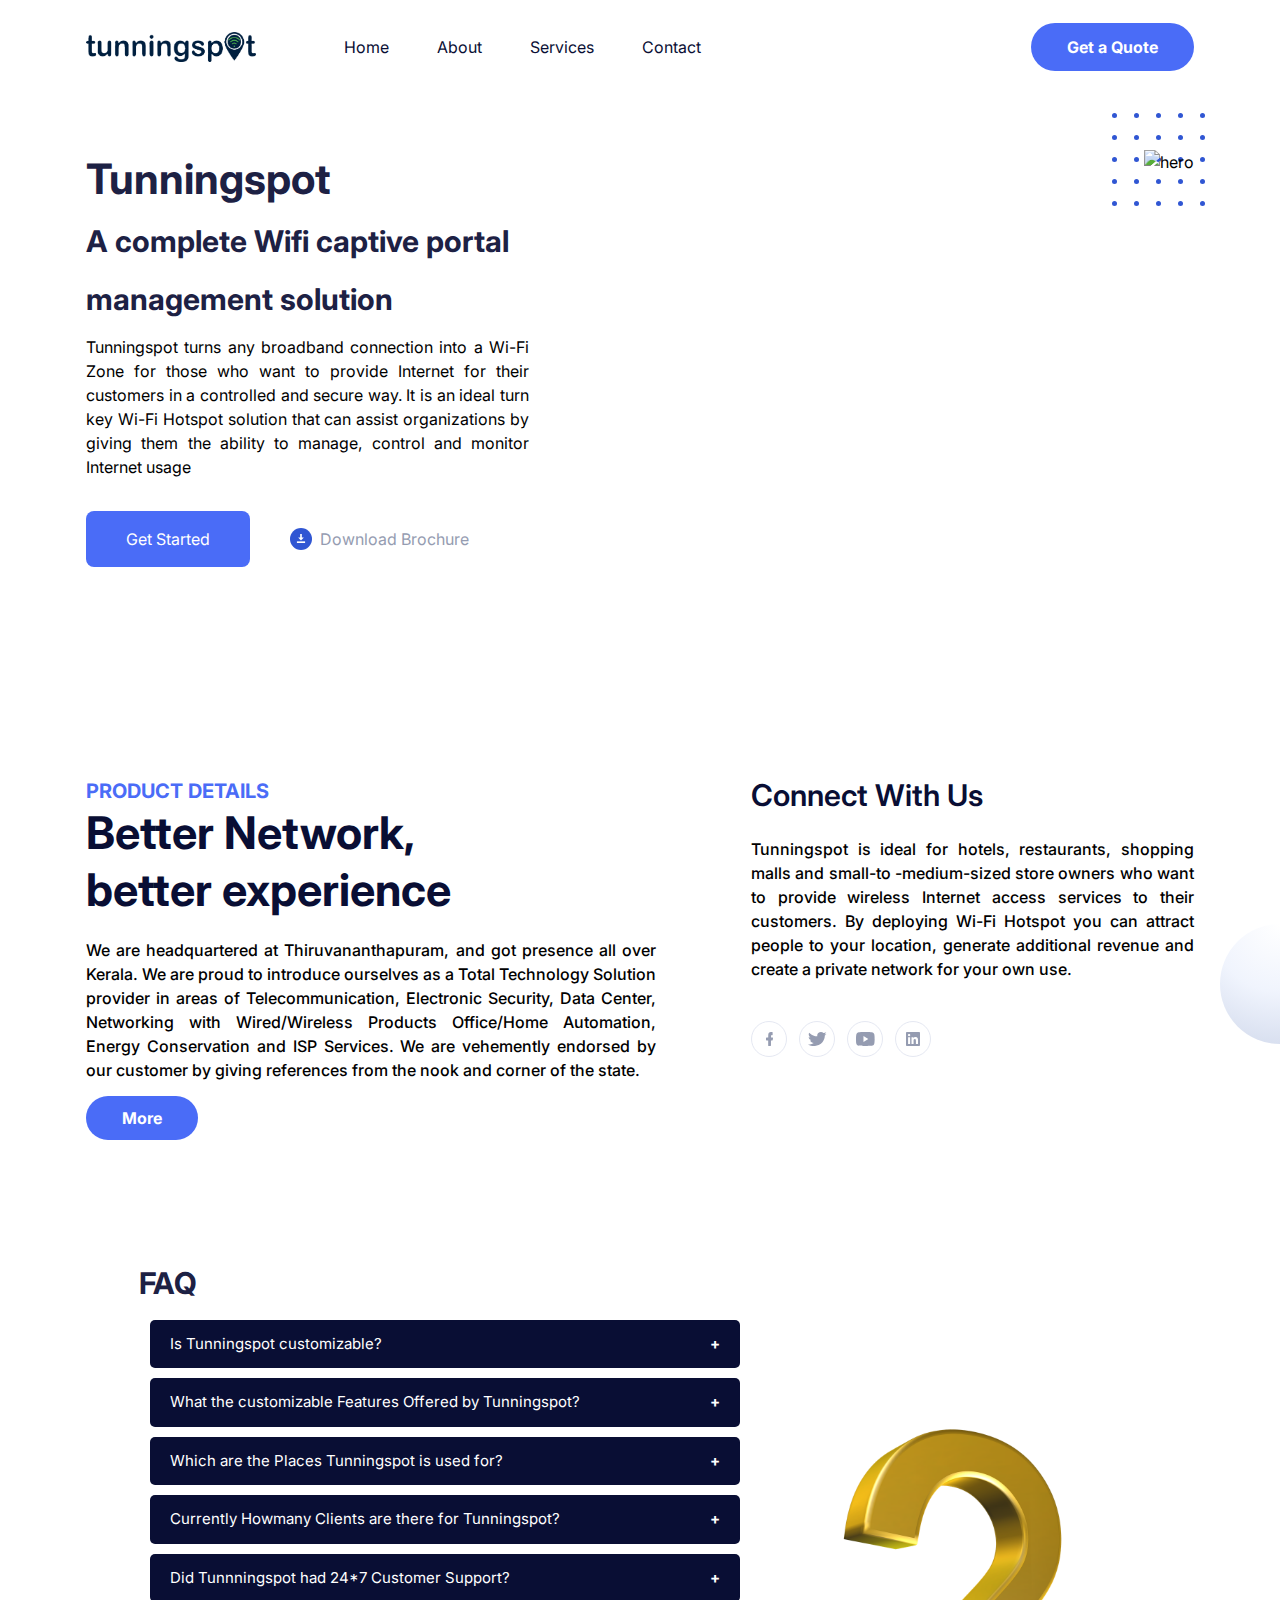
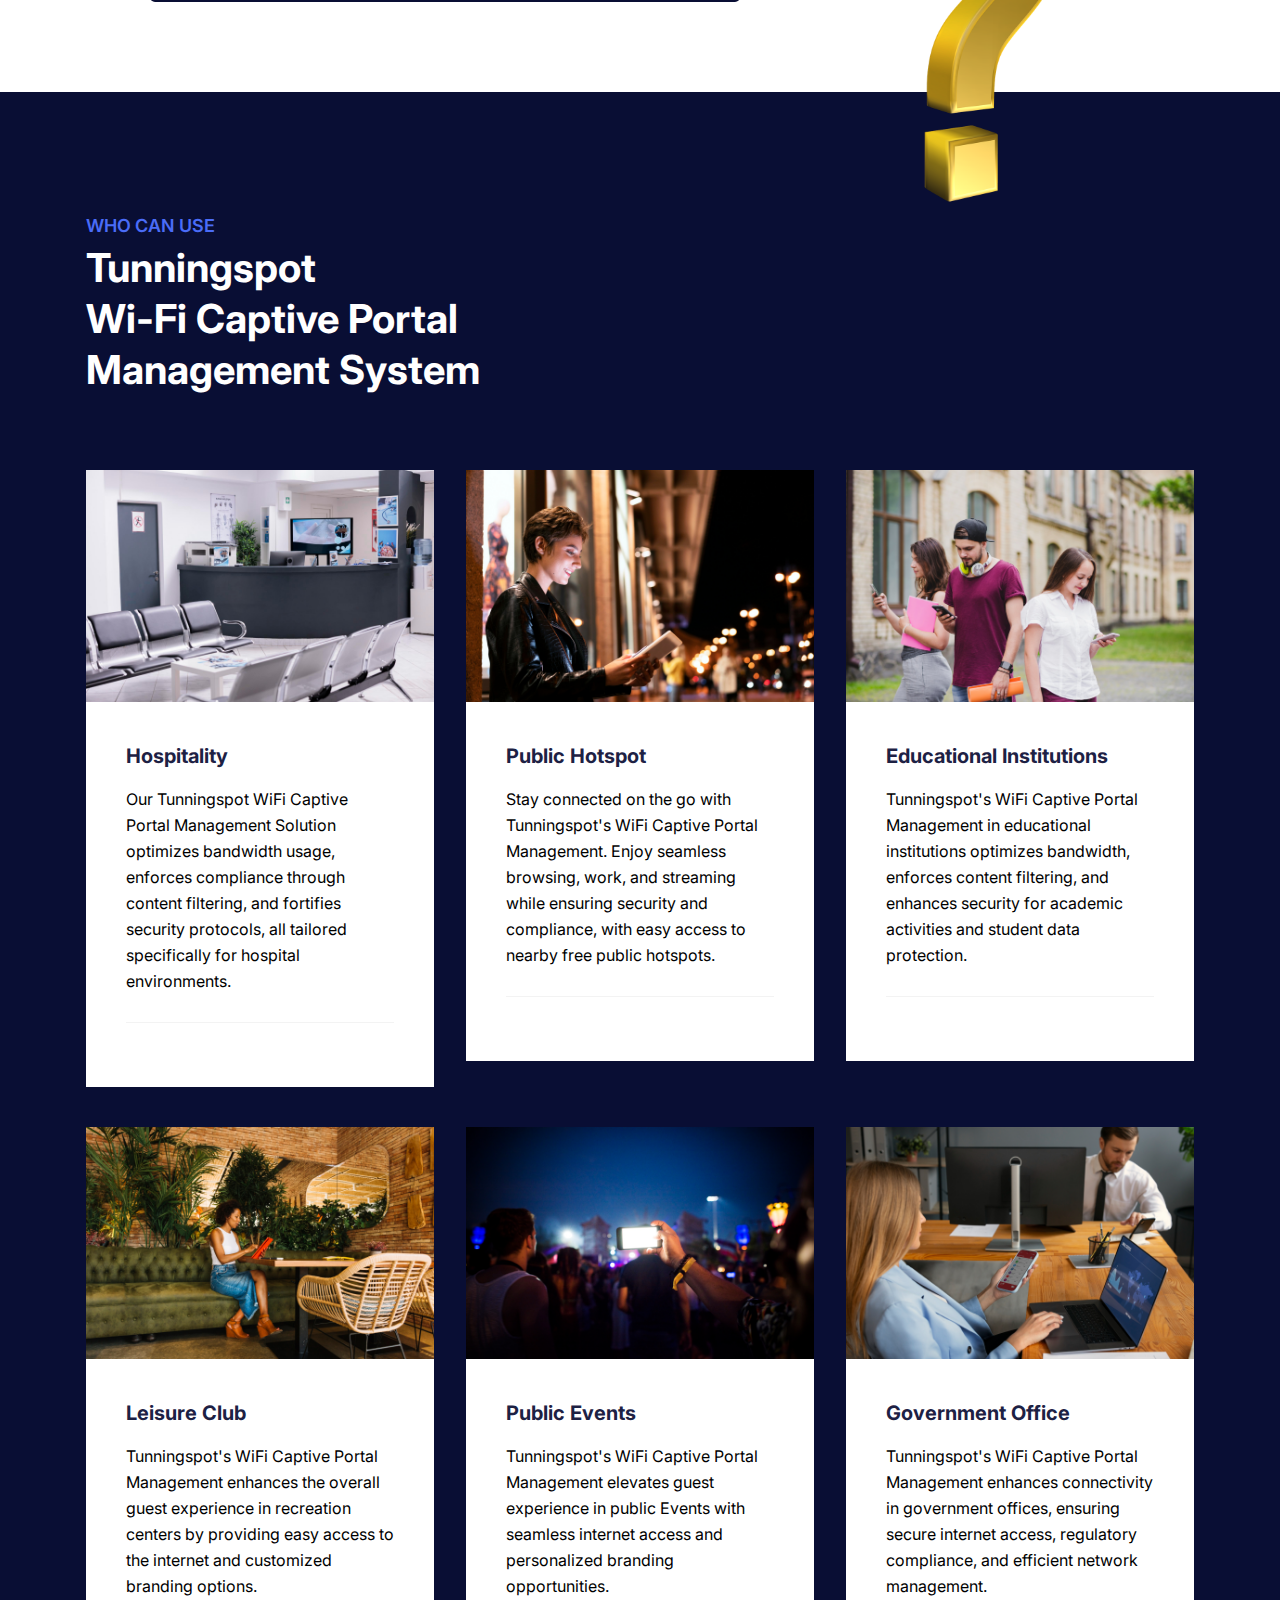
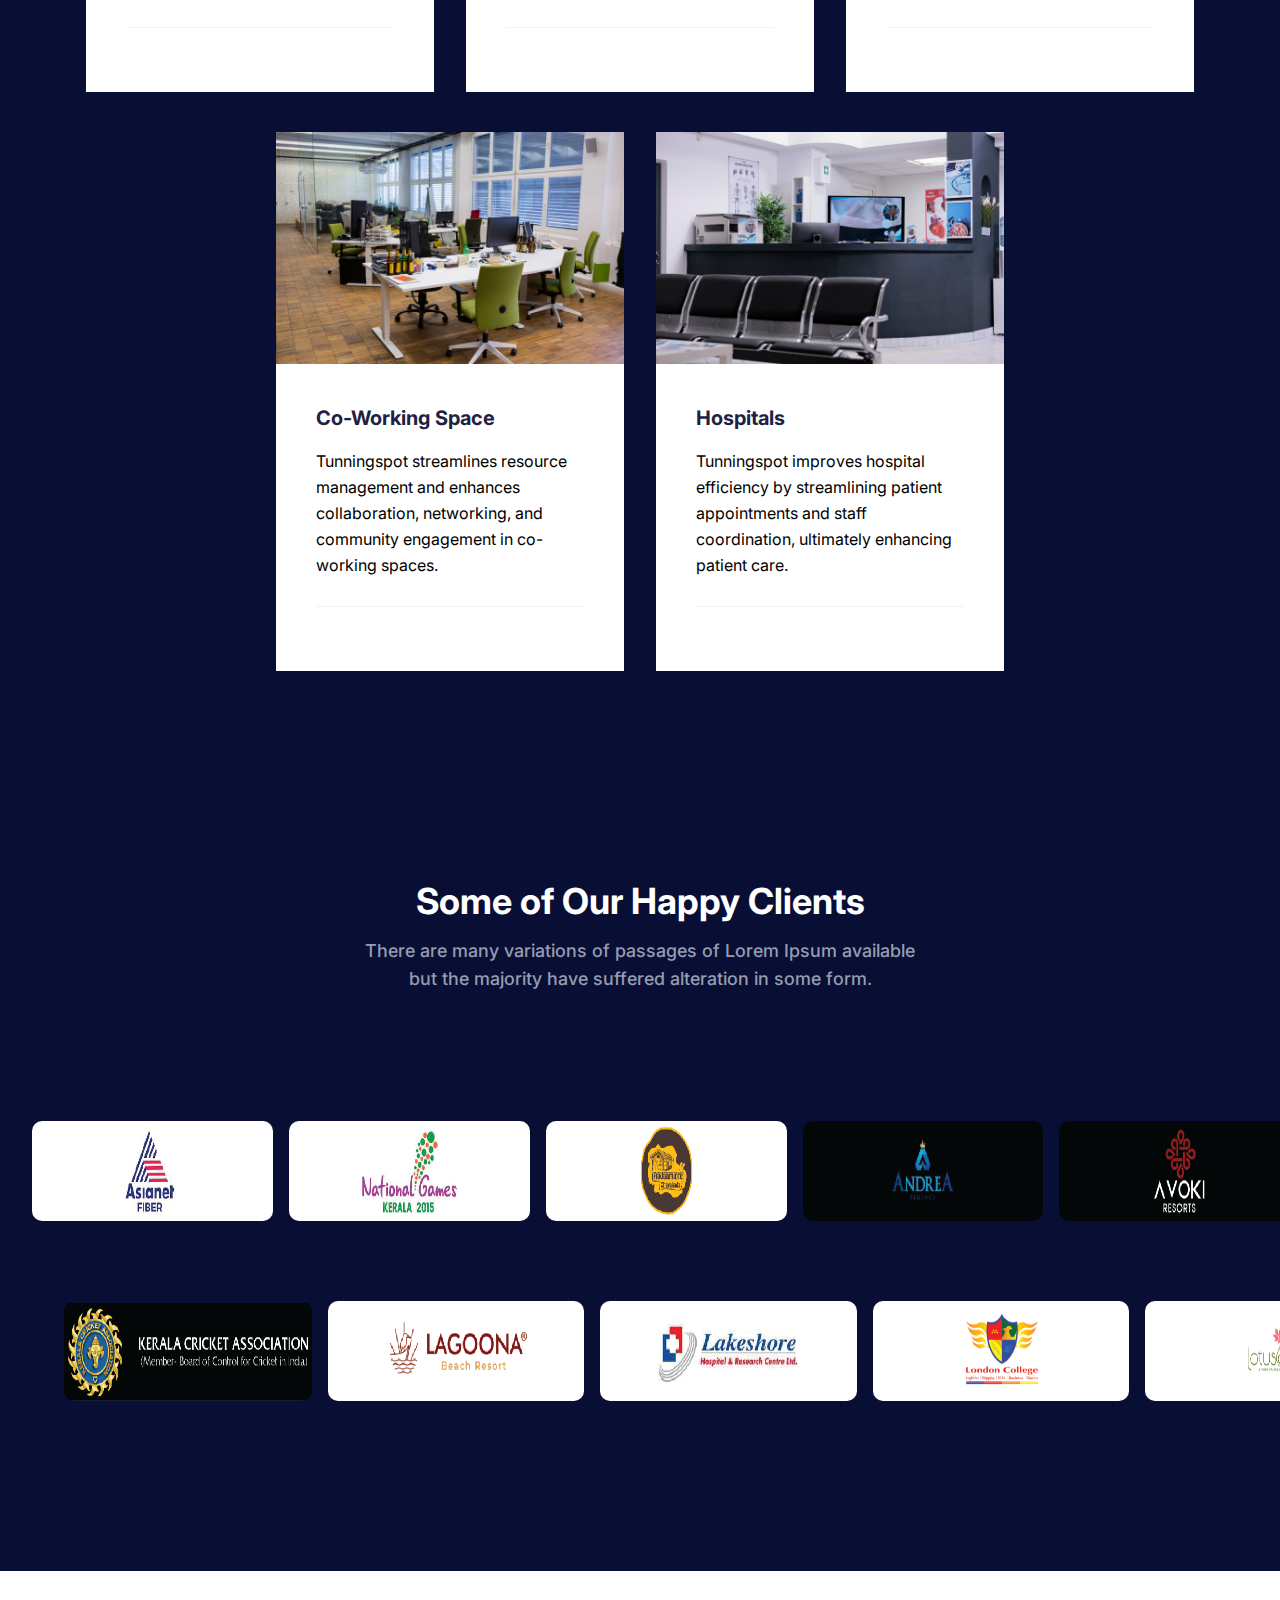
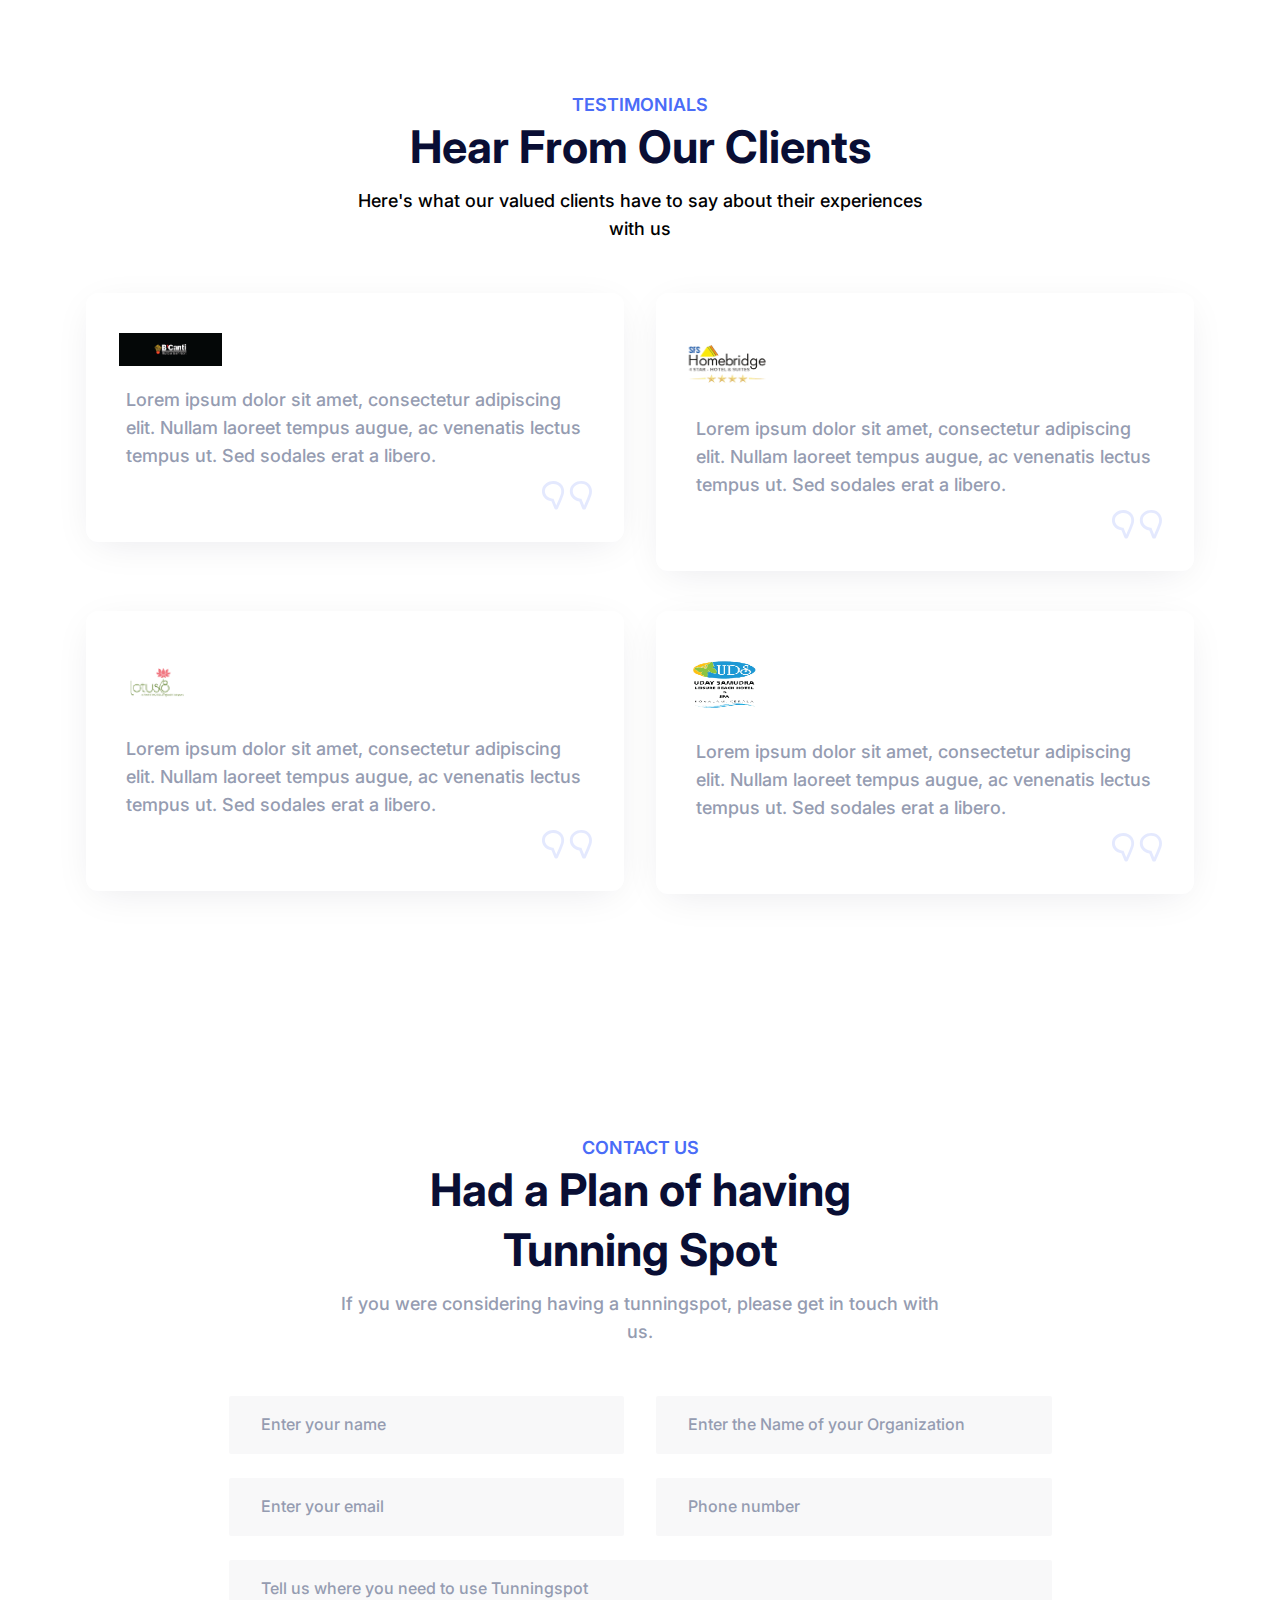
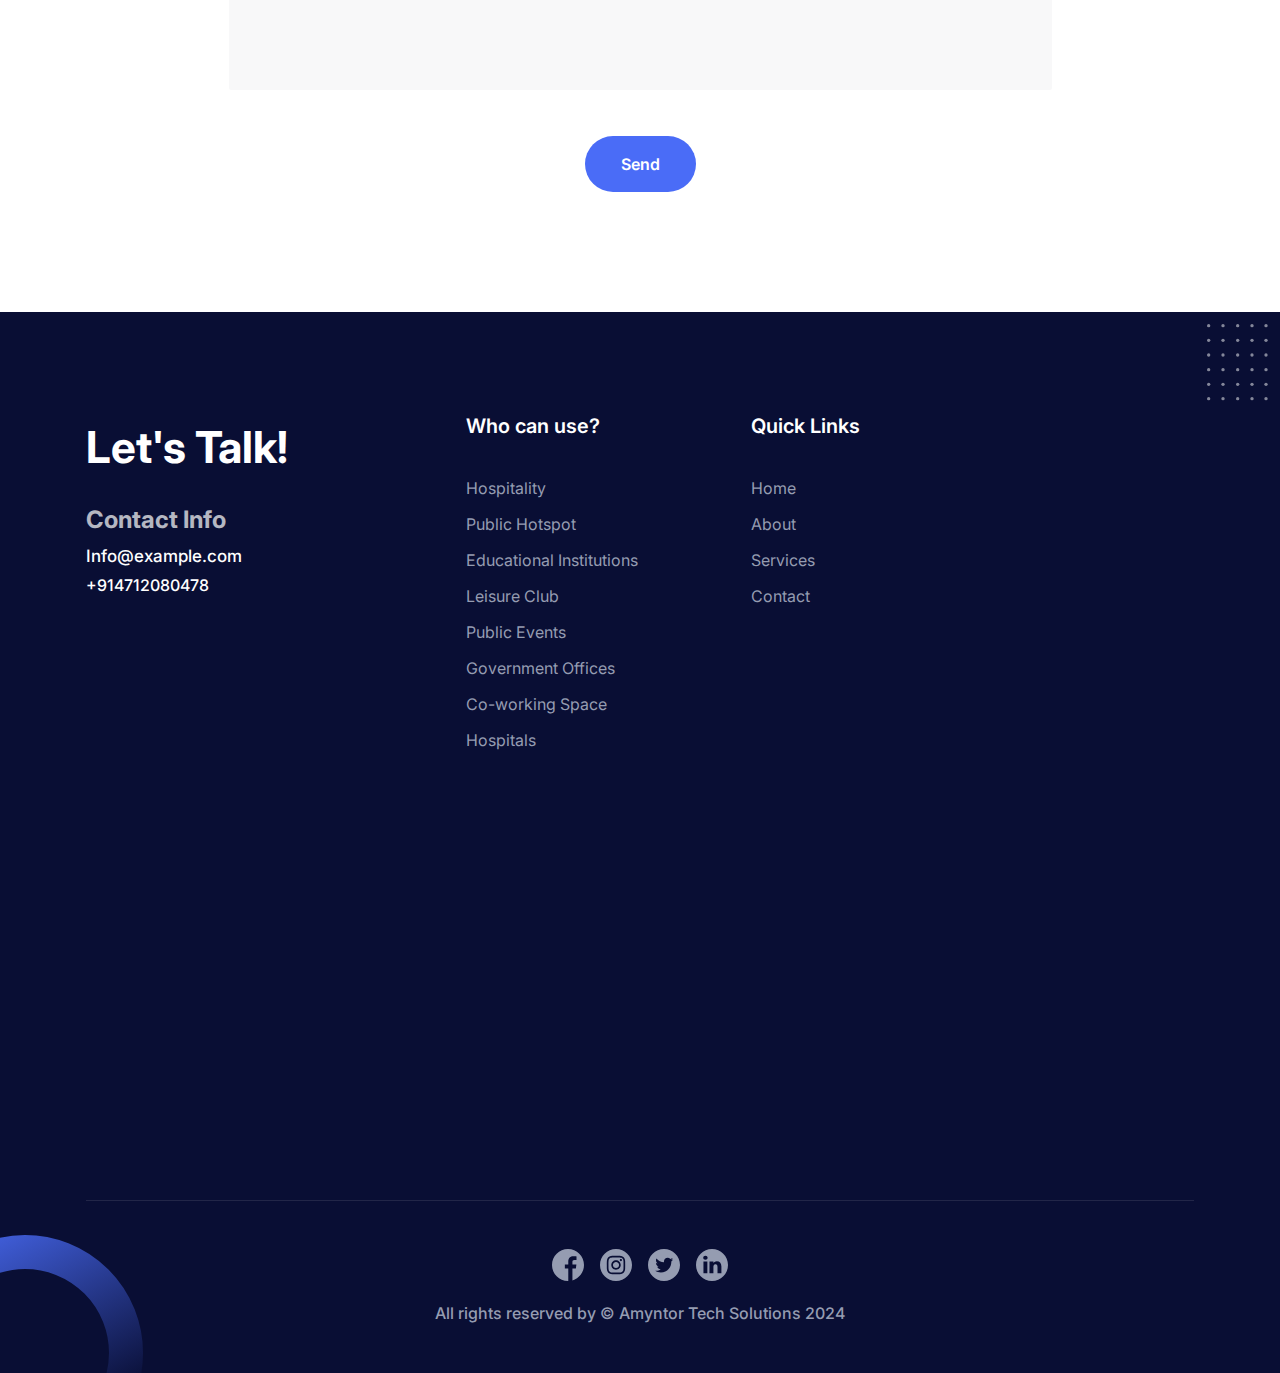
==== commit 7d001f80: "Update index.html" ====
--- a/index.html
+++ b/index.html
@@ -342,7 +342,7 @@
 </style>
 
 <!-- ABOUT-9 -->
-<section id="services" class="bg-color-02 about-section">
+<section id="about" class="bg-color-02 about-section">
   <div class="bg-color-02 bg-inner division" style="padding-top: 80px; padding-bottom: 80px; background-color: #fff;">
     <div class="container">
       <h1 class="ph ch yg bk pm pn jh va">
@@ -892,59 +892,61 @@
 
 <!-- Contact Us-->
 <section id="contact" class="qf">
-<div class="a">
-<div class="lb dd ca">
-<div class="_b ze">
-<div class="rc fa qg fb">
-<span class="eh _g oh jb ua"> CONTACT US </span>
-<h2 class="ch lh ug yj qk pa">Had a Plan of having</h2> 
-<h2 class="ch lh ug yj qk pa" style="margin-top:3px;"> Tunning Spot</h2>
-<p class="dh _g nh">There are many variations of passages of Lorem Ipsum available but the majority have suffered alteration in some form.</p>
-</div>
-</div>
-</div>
-<div class="lb hd ga">
-<div class="_b rl/12 ze">
-<form>
-<div class="lb dd ga">
-<div class="_b ik/2 ze">
-<div class="eb">
-<input type="text" placeholder="Enter your name" class="input-field" />
-</div>
-</div>
-<div class="_b ik/2 ze">
-<div class="eb">
-<input type="text" placeholder="Enter the Name of your Organization" class="input-field" />
-</div>
-</div>
-<div class="_b ik/2 ze">
-<div class="eb">
-<input type="email" placeholder="Enter your email" class="input-field" />
-</div>
-</div>
-<div class="_b ik/2 ze">
-<div class="eb">
-<input type="text" placeholder="Phone number" class="input-field" />
-</div>
-</div>
-<div class="_b ze">
-<div class="eb">
-<textarea rows="4" placeholder="Tell us where you need to use Tunningspot" class="input-field ad"></textarea>
-</div>
-</div>
-<div class="_b ze">
-<div class="ng qg">
-<button class="mb hd fd jf rf od eh mh le fa ei gi hi aj vi">
-Send
-</button>
-</div>
-</div>
-</div>
-</form>
-</div>
-</div>
-</div>
+  <div class="a">
+    <div class="lb dd ca">
+      <div class="_b ze">
+        <div class="rc fa qg fb">
+          <span class="eh _g oh jb ua"> CONTACT US </span>
+          <h2 class="ch lh ug yj qk pa">Had a Plan of having</h2> 
+          <h2 class="ch lh ug yj qk pa" style="margin-top:3px;"> Tunning Spot</h2>
+          <p class="dh _g nh">If you were considering having a tunningspot, please get in touch with us.</p>
+        </div>
+      </div>
+    </div>
+    <div class="lb hd ga">
+      <div class="_b rl/12 ze">
+        <form action="https://formspree.io/f/xyyrvodo" method="POST" class="main-input">
+          <div class="lb dd ga">
+            <div class="_b ik/2 ze">
+              <div class="eb">
+                <input type="text" placeholder="Enter your name" class="input-field" />
+              </div>
+            </div>
+            <div class="_b ik/2 ze">
+              <div class="eb">
+                <input type="text" placeholder="Enter the Name of your Organization" class="input-field" />
+              </div>
+            </div>
+            <div class="_b ik/2 ze">
+              <div class="eb">
+                <input type="email" placeholder="Enter your email" class="input-field" />
+              </div>
+            </div>
+            <div class="_b ik/2 ze">
+              <div class="eb">
+                <input type="text" placeholder="Phone number" class="input-field" />
+              </div>
+            </div>
+            <div class="_b ze">
+              <div class="eb">
+                <textarea rows="4" placeholder="Tell us where you need to use Tunningspot" class="input-field ad"></textarea>
+              </div>
+            </div>
+            <div class="_b ze">
+              <div class="ng qg">
+                <button class="mb hd fd jf rf od eh mh le fa ei gi hi aj vi">
+                  Send
+                </button>
+              </div>
+            </div>
+          </div>
+        </form>
+      </div>
+    </div>
+  </div>
 </section>
+<!-- Contact Us ends -->
+
 
 
 <footer class="me xf yf e z">
